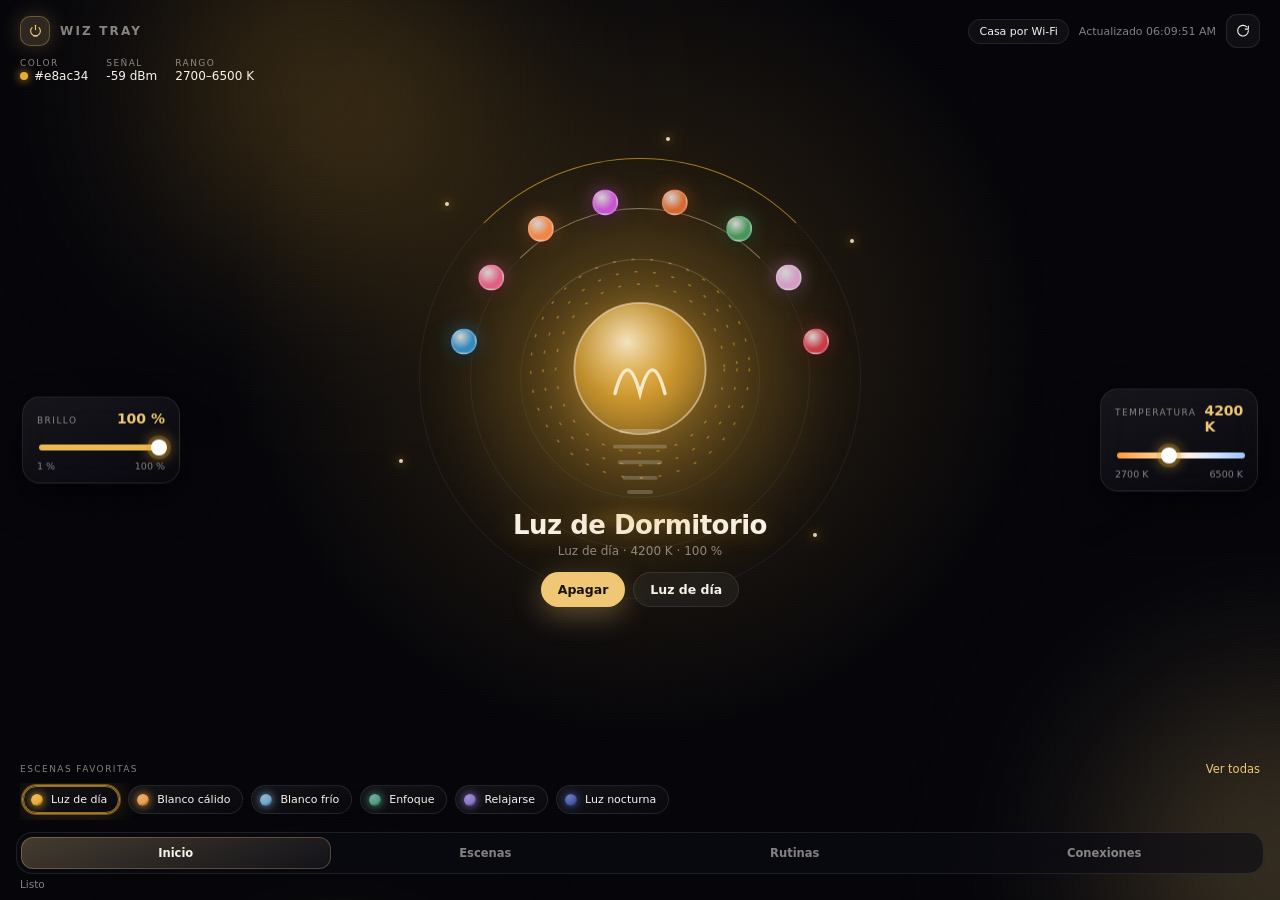
==== ui/index.html @ 63952b93 "feat(app): move the panel to Tauri v2 and redesign the UI - Replace the egui window with a Tauri v2 " ====
<!DOCTYPE html>
<html lang="es">
  <head>
    <meta charset="UTF-8" />
    <meta name="viewport" content="width=device-width, initial-scale=1.0" />
    <title>WiZ Tray</title>
    <link rel="stylesheet" href="app.css" />
  </head>
  <body>
    <div class="app" data-panel="home">
      <div class="atmos" aria-hidden="true">
        <span class="atmos__blob atmos__blob--a"></span>
        <span class="atmos__blob atmos__blob--b"></span>
        <span class="atmos__blob atmos__blob--c"></span>
        <span class="atmos__grain"></span>
      </div>

      <header class="topbar">
        <div class="brand">
          <span class="brand__mark" aria-hidden="true">
            <svg viewBox="0 0 24 24">
              <path d="M12 3.2v6.1" />
              <path d="M7.1 6.4a6.9 6.9 0 1 0 9.8 0" />
              <path d="M9.4 18.2h5.2" />
            </svg>
          </span>
          <span class="brand__name">WiZ Tray</span>
        </div>
        <div class="topbar__meta">
          <span class="chip" id="backendChip">Casa por Wi-Fi</span>
          <span class="stamp" id="stamp">Sin lectura</span>
          <button class="iconbtn" id="refreshBtn" title="Leer el foco otra vez" aria-label="Actualizar">
            <svg viewBox="0 0 24 24" aria-hidden="true">
              <path d="M20 11.5a8 8 0 1 1-2.4-5.7" />
              <path d="M20 4.5v4.6h-4.6" />
            </svg>
          </button>
        </div>
      </header>

      <main class="stage">
        <div class="hud home-only">
          <div class="hud__item">
            <span class="hud__label">Color</span>
            <span class="hud__value">
              <span class="dot" id="statColor"></span>
              <span class="num" id="statColorHex">—</span>
            </span>
          </div>
          <div class="hud__item">
            <span class="hud__label">Señal</span>
            <span class="hud__value num" id="statSignal">—</span>
          </div>
          <div class="hud__item">
            <span class="hud__label">Rango</span>
            <span class="hud__value num" id="statRange">—</span>
          </div>
        </div>

        <div class="core">
          <div class="lamp-shell">
            <div class="halo" aria-hidden="true">
              <span class="halo__glow"></span>
              <span class="halo__ring halo__ring--a"></span>
              <span class="halo__ring halo__ring--b"></span>
              <span class="halo__ring halo__ring--c"></span>
              <span class="halo__spark" style="--x: -42%; --y: -38%; --d: 0s"></span>
              <span class="halo__spark" style="--x: 46%; --y: -30%; --d: -1.7s"></span>
              <span class="halo__spark" style="--x: -52%; --y: 18%; --d: -3.1s"></span>
              <span class="halo__spark" style="--x: 38%; --y: 34%; --d: -4.6s"></span>
              <span class="halo__spark" style="--x: 6%; --y: -52%; --d: -2.4s"></span>
            </div>

            <div class="orbit home-only" id="colorRow" aria-label="Colores rápidos"></div>

            <button class="lamp" id="lampBtn" type="button" title="Encender o apagar" aria-label="Encender o apagar el foco">
              <svg class="bulb" viewBox="0 0 160 178" role="img" aria-label="Foco WiZ">
                <defs>
                  <radialGradient id="glassGrad" cx="40%" cy="30%" r="78%">
                    <stop class="glass-stop glass-stop--a" offset="0%" />
                    <stop class="glass-stop glass-stop--b" offset="55%" />
                    <stop class="glass-stop glass-stop--c" offset="100%" />
                  </radialGradient>
                  <radialGradient id="flashGrad" cx="50%" cy="50%" r="50%">
                    <stop offset="0%" stop-color="#ffffff" stop-opacity=".9" />
                    <stop offset="70%" stop-color="#ffffff" stop-opacity=".12" />
                    <stop offset="100%" stop-color="#ffffff" stop-opacity="0" />
                  </radialGradient>
                </defs>
                <g class="bulb__rings">
                  <circle class="bulb__ring" cx="80" cy="72" r="54" />
                  <circle class="bulb__ring bulb__ring--late" cx="80" cy="72" r="62" />
                  <circle class="bulb__ring bulb__ring--slow" cx="80" cy="72" r="70" />
                </g>
                <circle class="bulb__glass" cx="80" cy="72" r="42" fill="url(#glassGrad)" />
                <circle class="bulb__rim" cx="80" cy="72" r="42" />
                <path class="bulb__filament" d="M64 88 Q72 58 80 88 Q88 58 96 88" />
                <path class="bulb__spark" d="M64 88 Q72 58 80 88 Q88 58 96 88" />
                <circle class="bulb__flash" cx="80" cy="72" r="52" fill="url(#flashGrad)" />
                <path class="bulb__neck" d="M68 112 H92" />
                <g class="bulb__base">
                  <path d="M64 122 H96" />
                  <path d="M67 132 H93" />
                  <path d="M70 142 H90" />
                  <path d="M73 151 H87" />
                </g>
                <ellipse class="bulb__shadow" cx="80" cy="168" rx="32" ry="4" />
              </svg>
            </button>
          </div>

          <div class="identity home-only">
            <h1 class="device" id="deviceName">Mi foco</h1>
            <p class="state" id="sceneName">Sin conexión</p>
            <div class="identity__actions">
              <button class="btn btn--primary" id="powerBtn">Encender</button>
              <button class="btn btn--ghost" id="daylightBtn">Luz de día</button>
            </div>
          </div>
        </div>

        <aside class="pod pod--bright home-only">
          <div class="pod__head">
            <span class="pod__label">Brillo</span>
            <span class="pod__value num" id="brightnessValue">100 %</span>
          </div>
          <input id="brightness" class="slider" type="range" min="1" max="100" value="100" aria-label="Brillo" />
          <div class="scale"><span>1 %</span><span>100 %</span></div>
        </aside>

        <aside class="pod pod--temp home-only">
          <div class="pod__head">
            <span class="pod__label">Temperatura</span>
            <span class="pod__value num" id="temperatureValue">4000 K</span>
          </div>
          <input id="temperature" class="slider slider--temp" type="range" min="2200" max="6500" step="50" value="4000" aria-label="Temperatura de color" />
          <div class="scale"><span id="tempMin">2200 K</span><span id="tempMax">6500 K</span></div>
        </aside>

        <section class="strip home-only">
          <div class="strip__head">
            <span class="strip__label">Escenas favoritas</span>
            <button class="link" id="quickScenesBtn">Ver todas</button>
          </div>
          <div class="scenes scenes--strip" id="quickSceneGrid"></div>
        </section>
      </main>

      <div class="sheets" id="panels">
        <section class="panel" data-panel="scenes" role="tabpanel" aria-label="Escenas">
          <div class="panel__head">
            <h2 class="panel__title">Escenas del foco</h2>
            <button class="btn btn--quiet" id="allScenesBtn">Ver las 28 escenas</button>
          </div>
          <p class="note" id="scenesNote">Toca una escena para aplicarla al foco.</p>
          <div class="scenes" id="sceneGrid"></div>
        </section>

        <section class="panel" data-panel="routines" role="tabpanel" aria-label="Rutinas">
          <h2 class="panel__title">Rutinas</h2>
          <div class="card">
            <div class="card__head">
              <h3 class="card__title">Apagado automático</h3>
              <span class="chip" id="timerChip">Sin programar</span>
            </div>
            <div class="field field--inline">
              <label class="field__label" for="timerMinutes">Minutos</label>
              <input id="timerMinutes" class="input input--num" type="number" min="1" max="600" value="30" />
              <div class="presets" id="timerPresets">
                <button class="preset" data-minutes="15">15 min</button>
                <button class="preset" data-minutes="30">30 min</button>
                <button class="preset" data-minutes="60">1 hora</button>
                <button class="preset" data-minutes="120">2 horas</button>
              </div>
            </div>
            <div class="actions">
              <button class="btn btn--primary" id="timerStartBtn">Programar</button>
              <button class="btn btn--quiet" id="timerCancelBtn">Cancelar</button>
            </div>
          </div>

          <div class="card">
            <div class="card__head">
              <h3 class="card__title">Rutina diaria</h3>
              <label class="switch">
                <input id="routineEnabled" type="checkbox" aria-label="Activar la rutina diaria" />
                <span class="switch__track"><span class="switch__dot"></span></span>
              </label>
            </div>
            <div class="fields">
              <div class="field">
                <label class="field__label" for="routineTime">Hora local</label>
                <input id="routineTime" class="input" type="time" value="22:00" />
              </div>
              <div class="field">
                <label class="field__label" for="routineAction">Acción</label>
                <select id="routineAction" class="input">
                  <option value="off">Apagar</option>
                  <option value="on">Encender</option>
                  <option value="daylight">Encender con Luz de día</option>
                </select>
              </div>
            </div>
            <div class="actions">
              <button class="btn btn--primary" id="routineSaveBtn">Guardar rutina</button>
            </div>
            <p class="note note--foot" id="routineNote">Se aplica una vez al día, a la hora local de este equipo.</p>
          </div>
        </section>

        <section class="panel" data-panel="connections" role="tabpanel" aria-label="Conexiones">
          <h2 class="panel__title">Conexiones</h2>
          <div class="segmented" id="backendSwitch" role="group" aria-label="Origen de la conexión">
            <button class="segmented__btn is-active" data-backend="local">Casa por Wi-Fi</button>
            <button class="segmented__btn" data-backend="cloud">WiZ Cloud</button>
          </div>

          <div class="card">
            <div class="card__head">
              <h3 class="card__title">Control local</h3>
              <span class="chip chip--quiet" id="localState">Sin configurar</span>
            </div>
            <p class="note note--block">
              El archivo de exportación de la app WiZ se lee en este equipo y nunca sale de él.
            </p>
            <div class="field">
              <label class="field__label" for="localExport">Export de WiZ</label>
              <div class="field__row">
                <input id="localExport" class="input" type="text" placeholder="wiz-home.json" />
                <button class="btn" id="pickExportBtn">Elegir archivo</button>
              </div>
            </div>
            <div class="fields">
              <div class="field">
                <label class="field__label" for="localIp">IP del foco</label>
                <input id="localIp" class="input" type="text" placeholder="192.168.100.9" />
              </div>
              <div class="field">
                <label class="field__label" for="localMac">MAC</label>
                <input id="localMac" class="input" type="text" placeholder="a4:cf:e9:2b:71:08" />
              </div>
            </div>
            <div class="field">
              <label class="field__label" for="deviceNameInput">Nombre del foco</label>
              <div class="field__row">
                <input id="deviceNameInput" class="input" type="text" placeholder="Luz de Dormitorio" />
                <button class="btn btn--primary" id="saveLocalBtn">Guardar</button>
              </div>
            </div>
            <div class="actions actions--split">
              <span class="note" id="discoveryNote">Busca focos WiZ en tu red.</span>
              <button class="btn" id="discoverBtn">Buscar en mi red</button>
            </div>
            <ul class="found" id="foundList"></ul>
          </div>

          <div class="card">
            <div class="card__head">
              <h3 class="card__title">WiZ Cloud</h3>
              <span class="chip chip--quiet" id="cloudState">Sin credenciales</span>
            </div>
            <p class="note note--block">
              Las credenciales OAuth de la app WiZ no vienen de Google: son las de la propia app WiZ.
              Se guardan cifradas con DPAPI en tu perfil de Windows.
            </p>
            <div class="fields">
              <div class="field">
                <label class="field__label" for="googleClientId">Google client ID</label>
                <input id="googleClientId" class="input" type="text" placeholder="ID de cliente de Google" />
              </div>
              <div class="field">
                <label class="field__label" for="googleClientSecret">Google client secret</label>
                <input id="googleClientSecret" class="input" type="password" placeholder="Secreto de cliente de Google" />
              </div>
              <div class="field">
                <label class="field__label" for="wizClientId">WiZ client ID</label>
                <input id="wizClientId" class="input" type="text" placeholder="ID de cliente de la app WiZ" />
              </div>
              <div class="field">
                <label class="field__label" for="wizClientSecret">WiZ client secret</label>
                <input id="wizClientSecret" class="input" type="password" placeholder="Secreto de cliente de la app WiZ" />
              </div>
            </div>
            <div class="actions">
              <button class="btn btn--primary" id="saveOauthBtn">Guardar credenciales</button>
              <button class="btn btn--quiet" id="clearSessionBtn">Cerrar sesión</button>
            </div>
            <div class="fields">
              <div class="field">
                <label class="field__label" for="cloudDeviceId">device_id</label>
                <input id="cloudDeviceId" class="input" type="text" placeholder="device_id de WiZ Cloud" />
              </div>
              <div class="field">
                <label class="field__label" for="cloudHomeId">home_id</label>
                <input id="cloudHomeId" class="input" type="text" placeholder="home_id de WiZ Cloud" />
              </div>
              <div class="field">
                <label class="field__label" for="cloudMac">MAC</label>
                <input id="cloudMac" class="input" type="text" placeholder="a4:cf:e9:2b:71:08" />
              </div>
              <div class="field">
                <label class="field__label" for="cloudMin">K mínimo</label>
                <input id="cloudMin" class="input input--num" type="number" placeholder="2700" />
              </div>
              <div class="field">
                <label class="field__label" for="cloudMax">K máximo</label>
                <input id="cloudMax" class="input input--num" type="number" placeholder="6500" />
              </div>
            </div>
            <div class="actions actions--split">
              <button class="btn btn--primary" id="loginCloudBtn">Iniciar sesión con Google</button>
              <button class="btn" id="saveCloudBtn">Guardar foco</button>
            </div>
          </div>
        </section>
      </div>

      <nav class="tabs" id="tabs" role="tablist" aria-label="Secciones">
        <span class="tabs__pill" aria-hidden="true"></span>
        <button class="tab is-active" role="tab" data-tab="home" aria-selected="true">Inicio</button>
        <button class="tab" role="tab" data-tab="scenes" aria-selected="false">Escenas</button>
        <button class="tab" role="tab" data-tab="routines" aria-selected="false">Rutinas</button>
        <button class="tab" role="tab" data-tab="connections" aria-selected="false">Conexiones</button>
      </nav>

      <footer class="status" id="status">
        <span class="status__text" id="statusText">Listo</span>
        <span class="status__error" id="errorText"></span>
      </footer>
    </div>
    <script src="app.js"></script>
  </body>
</html>
---- ui/app.css ----
/* WiZ Tray — escenario central: el foco es la interfaz. */

@property --bulb {
  syntax: "<color>";
  inherits: true;
  initial-value: #f5b544;
}

@property --bulb-hi {
  syntax: "<color>";
  inherits: true;
  initial-value: #fff3d6;
}

@property --accent {
  syntax: "<color>";
  inherits: true;
  initial-value: #f5b544;
}

@property --power {
  syntax: "<number>";
  inherits: true;
  initial-value: 0;
}

:root {
  color-scheme: dark;
  --bg: #05050a;
  --ink: #f7f3ea;
  --muted: rgba(247, 243, 234, 0.52);
  --line: rgba(255, 255, 255, 0.09);
  --bulb: #f5b544;
  --bulb-hi: #fff3d6;
  --accent: #f5b544;
  --accent-ink: #17130a;
  --power: 0;
  --mx: 0;
  --my: 0;
  --v: 100;
  --lamp: clamp(180px, 33vh, 250px);
  --ease: cubic-bezier(0.22, 0.9, 0.28, 1);
  --spring: cubic-bezier(0.3, 1.4, 0.4, 1);
}

* {
  box-sizing: border-box;
}

html,
body {
  height: 100%;
  margin: 0;
}

body {
  background: var(--bg);
  color: var(--ink);
  font-family: "Segoe UI Variable Display", "Segoe UI", system-ui, -apple-system, sans-serif;
  overflow: hidden;
  -webkit-font-smoothing: antialiased;
}

button,
input,
select {
  font: inherit;
  color: inherit;
}

:focus-visible {
  outline: 2px solid var(--accent);
  outline-offset: 2px;
}

.num {
  font-variant-numeric: tabular-nums;
}

.app {
  position: relative;
  isolation: isolate;
  display: grid;
  grid-template-rows: auto minmax(0, 1fr) auto auto;
  height: 100vh;
  overflow: hidden;
}

/* ---------- atmósfera ---------- */

.atmos {
  position: absolute;
  inset: -12%;
  z-index: 0;
  overflow: hidden;
  pointer-events: none;
}

.atmos::after {
  content: "";
  position: absolute;
  inset: 0;
  background: radial-gradient(
    52vmax circle at calc(50% + var(--mx) * 18%) calc(40% + var(--my) * 16%),
    var(--bulb),
    transparent 62%
  );
  opacity: calc(0.05 + var(--power) * 0.14);
  transition: opacity 0.9s var(--ease);
}

.atmos__blob {
  position: absolute;
  width: 44vmax;
  height: 44vmax;
  border-radius: 50%;
  background: radial-gradient(circle, var(--bulb), transparent 62%);
  filter: blur(72px);
  mix-blend-mode: screen;
  opacity: calc(0.07 + var(--power) * 0.22);
  transition: opacity 0.9s var(--ease);
}

.atmos__blob--a {
  left: calc(30% + var(--mx) * 6%);
  top: 18%;
  transform: translate(-50%, -50%);
  animation: drift 24s ease-in-out infinite alternate;
}

.atmos__blob--b {
  right: -8%;
  bottom: -12%;
  background: radial-gradient(circle, var(--accent), transparent 64%);
  animation: drift 31s ease-in-out infinite alternate-reverse;
}

.atmos__blob--c {
  left: 18%;
  bottom: -26%;
  width: 32vmax;
  height: 32vmax;
  opacity: calc(0.04 + var(--power) * 0.12);
  animation: drift 19s ease-in-out infinite alternate;
}

.atmos__grain {
  position: absolute;
  inset: 0;
  background-image: radial-gradient(rgba(255, 255, 255, 0.055) 1px, transparent 1px);
  background-size: 3px 3px;
  opacity: 0.3;
}

/* ---------- barra superior ---------- */

.topbar {
  position: relative;
  z-index: 5;
  display: flex;
  align-items: center;
  justify-content: space-between;
  gap: 12px;
  padding: 14px 20px 6px;
}

.brand {
  display: flex;
  align-items: center;
  gap: 10px;
  min-width: 0;
}

.brand__mark {
  display: grid;
  place-items: center;
  width: 30px;
  height: 30px;
  border-radius: 10px;
  border: 1px solid color-mix(in srgb, var(--accent) 30%, transparent);
  background: color-mix(in srgb, var(--accent) 14%, rgba(255, 255, 255, 0.03));
  box-shadow: 0 0 22px color-mix(in srgb, var(--accent) 24%, transparent);
  color: var(--accent);
  transition: border-color 0.6s, background 0.6s, box-shadow 0.6s;
}

.brand__mark svg {
  width: 17px;
  height: 17px;
  fill: none;
  stroke: currentColor;
  stroke-width: 1.6;
  stroke-linecap: round;
}

.brand__name {
  font-size: 12px;
  font-weight: 600;
  letter-spacing: 0.18em;
  text-transform: uppercase;
  color: var(--muted);
}

.topbar__meta {
  display: flex;
  align-items: center;
  gap: 10px;
  min-width: 0;
}

.stamp {
  font-size: 11px;
  color: var(--muted);
  font-variant-numeric: tabular-nums;
  white-space: nowrap;
}

.chip {
  padding: 5px 10px;
  border-radius: 999px;
  border: 1px solid var(--line);
  background: rgba(255, 255, 255, 0.04);
  font-size: 11px;
  white-space: nowrap;
  transition: border-color 0.3s, background 0.3s;
}

.chip--quiet {
  color: var(--muted);
}

.chip--live {
  border-color: color-mix(in srgb, var(--accent) 55%, transparent);
  color: var(--accent);
  animation: blink 2.4s ease-in-out infinite;
}

.iconbtn {
  display: grid;
  place-items: center;
  width: 34px;
  height: 34px;
  flex: 0 0 auto;
  border-radius: 11px;
  border: 1px solid var(--line);
  background: rgba(255, 255, 255, 0.04);
  color: var(--ink);
  cursor: pointer;
  transition: transform 0.2s var(--spring), background 0.2s, border-color 0.2s;
}

.iconbtn svg {
  width: 16px;
  height: 16px;
  fill: none;
  stroke: currentColor;
  stroke-width: 1.7;
  stroke-linecap: round;
  stroke-linejoin: round;
  transition: transform 0.6s var(--ease);
}

.iconbtn:hover {
  background: rgba(255, 255, 255, 0.09);
  border-color: color-mix(in srgb, var(--accent) 40%, transparent);
}

.iconbtn:hover svg {
  transform: rotate(140deg);
}

.iconbtn:active {
  transform: scale(0.94);
}

/* ---------- escenario ---------- */

.stage {
  position: relative;
  z-index: 1;
  display: grid;
  grid-template-rows: minmax(0, 1fr) auto;
  min-height: 0;
}

.core {
  position: relative;
  align-self: center;
  justify-self: center;
  display: flex;
  flex-direction: column;
  align-items: center;
  transform: translateY(22px);
  transform-origin: 50% 0;
  transition: transform 0.55s var(--spring);
}

.app:not([data-panel="home"]) .core {
  transform: translateY(-26px) scale(0.5);
}

.home-only {
  transition: opacity 0.35s var(--ease), visibility 0s linear;
}

.app:not([data-panel="home"]) .home-only {
  visibility: hidden;
  opacity: 0;
  pointer-events: none;
  transition: opacity 0.35s var(--ease), visibility 0s linear 0.35s;
}

.hud {
  position: absolute;
  top: 4px;
  left: 20px;
  z-index: 2;
  display: flex;
  gap: 18px;
}

.hud__item {
  display: grid;
  gap: 1px;
}

.hud__label {
  font-size: 9px;
  letter-spacing: 0.16em;
  text-transform: uppercase;
  color: var(--muted);
}

.hud__value {
  display: flex;
  align-items: center;
  gap: 6px;
  font-size: 12px;
  font-variant-numeric: tabular-nums;
}

.dot {
  width: 8px;
  height: 8px;
  border-radius: 50%;
  background: var(--bulb);
  box-shadow: 0 0 10px var(--bulb);
  transition: background 0.6s;
}

/* ---------- lámpara ---------- */

.lamp-shell {
  position: relative;
  display: grid;
  place-items: center;
  width: var(--lamp);
  height: var(--lamp);
}

.halo {
  position: absolute;
  inset: -42%;
  display: grid;
  place-items: center;
  pointer-events: none;
}

.halo__glow {
  position: absolute;
  inset: 5%;
  border-radius: 50%;
  background: radial-gradient(
    circle,
    color-mix(in srgb, var(--bulb) 62%, transparent) 0%,
    color-mix(in srgb, var(--bulb) 18%, transparent) 44%,
    transparent 70%
  );
  filter: blur(18px);
  opacity: calc(0.16 + var(--power) * 0.62);
  transition: opacity 0.9s var(--ease);
  animation: breathe 6s ease-in-out infinite;
}

.halo__ring {
  position: absolute;
  border-radius: 50%;
  border: 1px solid rgba(255, 255, 255, 0.055);
  border-top-color: color-mix(in srgb, var(--bulb) 65%, transparent);
  opacity: calc(0.3 + var(--power) * 0.7);
  animation: spin 16s linear infinite;
  transition: opacity 0.9s;
}

.halo__ring--a {
  inset: 2%;
}

.halo__ring--b {
  inset: 13%;
  border-top-color: color-mix(in srgb, var(--bulb-hi) 45%, transparent);
  animation-duration: 25s;
  animation-direction: reverse;
}

.halo__ring--c {
  inset: 24%;
  border-top-color: rgba(255, 255, 255, 0.16);
  animation-duration: 34s;
}

.halo__spark {
  position: absolute;
  left: calc(50% + var(--x));
  top: calc(50% + var(--y));
  width: 4px;
  height: 4px;
  border-radius: 50%;
  background: var(--bulb-hi);
  box-shadow: 0 0 10px var(--bulb), 0 0 22px var(--bulb);
  opacity: calc(0.2 + var(--power) * 0.7);
  transform: translate(-50%, -50%);
  animation: float 5.5s ease-in-out infinite;
  animation-delay: var(--d);
}

.lamp {
  position: relative;
  z-index: 2;
  width: 100%;
  height: 100%;
  padding: 0;
  border: 0;
  background: none;
  cursor: pointer;
  transform: perspective(900px) rotateY(calc(var(--mx) * 9deg)) rotateX(calc(var(--my) * -7deg));
  transition: transform 0.18s ease-out, filter 0.4s;
  filter: drop-shadow(0 calc(10px * var(--power)) calc(24px * var(--power))
    color-mix(in srgb, var(--bulb) 50%, transparent));
}

.lamp:hover {
  filter: drop-shadow(0 calc(12px * var(--power)) calc(34px * var(--power))
    color-mix(in srgb, var(--bulb) 65%, transparent)) brightness(1.06);
}

.lamp:active {
  transform: perspective(900px) scale(0.955);
}

.bulb {
  width: 100%;
  height: 100%;
  overflow: visible;
}

.bulb__rings {
  opacity: calc(0.14 + var(--power) * 0.8);
  transition: opacity 0.8s;
}

.bulb__ring {
  fill: none;
  stroke: color-mix(in srgb, var(--bulb) 48%, transparent);
  stroke-width: 1;
  stroke-dasharray: 2 10;
  transform-box: fill-box;
  transform-origin: center;
  animation: spin 20s linear infinite;
}

.bulb__ring--late {
  animation-duration: 30s;
  animation-direction: reverse;
}

.bulb__ring--slow {
  animation-duration: 44s;
}

.glass-stop--a {
  stop-color: var(--bulb-hi);
  stop-opacity: 0.95;
}

.glass-stop--b {
  stop-color: var(--bulb);
  stop-opacity: 0.6;
}

.glass-stop--c {
  stop-color: var(--bulb);
  stop-opacity: 0.15;
}

.bulb__glass {
  opacity: calc(0.18 + var(--power) * 0.82);
  transition: opacity 0.8s;
}

.bulb__rim {
  fill: none;
  stroke: color-mix(in srgb, var(--bulb-hi) 55%, transparent);
  stroke-width: 1.2;
  opacity: calc(0.2 + var(--power) * 0.8);
  transition: opacity 0.8s;
}

.bulb__filament {
  fill: none;
  stroke: var(--bulb-hi);
  stroke-width: 2.2;
  stroke-linecap: round;
  opacity: calc(0.3 + var(--power) * 0.7);
  filter: drop-shadow(0 0 6px var(--bulb));
  transition: opacity 0.8s;
}

.bulb__spark {
  fill: none;
  stroke: var(--bulb-hi);
  stroke-width: 5;
  stroke-linecap: round;
  opacity: 0;
  filter: blur(4px);
}

.bulb.is-animated .bulb__spark {
  animation: spark 2.4s ease-in-out infinite;
}

.bulb__flash {
  opacity: 0;
}

.bulb.is-flash .bulb__flash {
  animation: flash 0.85s ease-out;
}

.bulb__neck {
  stroke: rgba(255, 255, 255, 0.24);
  stroke-width: 2.5;
  stroke-linecap: round;
}

.bulb__base path {
  stroke: rgba(255, 255, 255, 0.2);
  stroke-width: 2.5;
  stroke-linecap: round;
}

.bulb__shadow {
  fill: color-mix(in srgb, var(--bulb) 22%, transparent);
  filter: blur(4px);
  opacity: calc(0.25 + var(--power) * 0.5);
}

/* ---------- colores en órbita ---------- */

.orbit {
  position: absolute;
  inset: 0;
  z-index: 3;
  pointer-events: none;
  --orbit: calc(var(--lamp) * 0.72);
}

.swatch {
  position: absolute;
  left: 50%;
  top: 50%;
  width: 26px;
  height: 26px;
  margin: -13px 0 0 -13px;
  padding: 0;
  border: 2px solid rgba(255, 255, 255, 0.16);
  border-radius: 50%;
  background: radial-gradient(circle at 35% 28%, rgba(255, 255, 255, 0.8), var(--dot) 58%);
  box-shadow: 0 4px 14px rgba(0, 0, 0, 0.5),
    0 0 18px color-mix(in srgb, var(--dot) 55%, transparent);
  transform: rotate(var(--angle)) translateY(calc(-1 * var(--orbit)))
    rotate(calc(-1 * var(--angle)));
  pointer-events: auto;
  cursor: pointer;
  animation: swatch-in 0.5s var(--spring) backwards;
  animation-delay: calc(var(--i) * 45ms);
  transition: box-shadow 0.25s, border-color 0.25s, scale 0.25s var(--spring);
}

.swatch:hover {
  border-color: #fff;
  scale: 1.35;
  box-shadow: 0 6px 18px rgba(0, 0, 0, 0.5),
    0 0 30px color-mix(in srgb, var(--dot) 80%, transparent);
}

.swatch:active {
  scale: 1.1;
}

/* ---------- identidad ---------- */

.identity {
  display: grid;
  justify-items: center;
  gap: 4px;
  margin-top: 6px;
  text-align: center;
}

.device {
  margin: 0;
  font-size: clamp(20px, 2.6vw, 26px);
  font-weight: 600;
  letter-spacing: -0.02em;
  text-shadow: 0 2px 24px color-mix(in srgb, var(--bulb) 30%, transparent);
}

.state {
  margin: 0;
  max-width: 300px;
  font-size: 12px;
  color: var(--muted);
  font-variant-numeric: tabular-nums;
}

.identity__actions {
  display: flex;
  gap: 8px;
  margin-top: 10px;
}

/* ---------- botones ---------- */

.btn {
  padding: 9px 16px;
  border: 1px solid var(--line);
  border-radius: 999px;
  background: rgba(255, 255, 255, 0.05);
  color: var(--ink);
  font-size: 12.5px;
  font-weight: 600;
  cursor: pointer;
  backdrop-filter: blur(10px);
  transition: transform 0.18s var(--spring), background 0.2s, border-color 0.2s,
    box-shadow 0.3s;
}

.btn:hover {
  transform: translateY(-1px);
  background: rgba(255, 255, 255, 0.09);
  border-color: rgba(255, 255, 255, 0.18);
}

.btn:active {
  transform: scale(0.97);
}

.btn--primary {
  border-color: transparent;
  background: var(--accent);
  color: var(--accent-ink);
  box-shadow: 0 8px 28px color-mix(in srgb, var(--accent) 35%, transparent);
}

.btn--primary:hover {
  background: var(--accent);
  filter: brightness(1.08);
}

.btn--quiet {
  padding: 8px 12px;
  border-color: transparent;
  background: transparent;
  color: var(--muted);
}

.btn--quiet:hover {
  background: rgba(255, 255, 255, 0.06);
  color: var(--ink);
}

.btn:disabled {
  opacity: 0.4;
  cursor: not-allowed;
  transform: none;
}

.link {
  padding: 0;
  border: 0;
  background: none;
  color: var(--accent);
  font-size: 11.5px;
  cursor: pointer;
}

.link:hover {
  text-decoration: underline;
}

/* ---------- diales flotantes ---------- */

.pod {
  position: absolute;
  top: 50%;
  width: 158px;
  padding: 13px 14px 11px;
  border: 1px solid var(--line);
  border-radius: 18px;
  background: linear-gradient(160deg, rgba(255, 255, 255, 0.07), rgba(255, 255, 255, 0.015));
  box-shadow: 0 18px 40px rgba(0, 0, 0, 0.35);
  backdrop-filter: blur(18px) saturate(1.2);
  transform: translateY(-50%);
}

.pod--bright {
  left: 22px;
}

.pod--temp {
  right: 22px;
}

.pod__head {
  display: flex;
  align-items: baseline;
  justify-content: space-between;
  gap: 8px;
  margin-bottom: 9px;
}

.pod__label {
  font-size: 9px;
  letter-spacing: 0.16em;
  text-transform: uppercase;
  color: var(--muted);
}

.pod__value {
  font-size: 14px;
  font-weight: 600;
  color: var(--accent);
  transition: color 0.5s;
}

.slider {
  -webkit-appearance: none;
  appearance: none;
  width: 100%;
  height: 6px;
  border-radius: 999px;
  background: linear-gradient(
    90deg,
    color-mix(in srgb, var(--bulb) 85%, #fff) calc(var(--v) * 1%),
    rgba(255, 255, 255, 0.12) calc(var(--v) * 1%)
  );
  outline: none;
  cursor: pointer;
}

.slider::-webkit-slider-thumb {
  -webkit-appearance: none;
  width: 16px;
  height: 16px;
  border: 0;
  border-radius: 50%;
  background: #fff;
  box-shadow: 0 0 0 4px color-mix(in srgb, var(--bulb) 25%, transparent),
    0 0 16px var(--bulb);
  cursor: pointer;
  transition: scale 0.15s var(--spring), box-shadow 0.2s;
}

.slider:active::-webkit-slider-thumb {
  scale: 1.2;
}

.slider--temp {
  background: linear-gradient(90deg, #ff9b3d, #ffd9a8 38%, #fff6ea 55%, #cfe2ff 78%, #9ec2ff);
}

.scale {
  display: flex;
  justify-content: space-between;
  margin-top: 6px;
  font-size: 9.5px;
  color: var(--muted);
  font-variant-numeric: tabular-nums;
}

/* ---------- escenas frecuentes ---------- */

.strip {
  position: relative;
  z-index: 2;
  margin: 0 20px 6px;
}

.strip__head {
  display: flex;
  align-items: center;
  justify-content: space-between;
  margin-bottom: 7px;
}

.strip__label {
  font-size: 9px;
  letter-spacing: 0.16em;
  text-transform: uppercase;
  color: var(--muted);
}

.scenes {
  display: grid;
  grid-template-columns: repeat(auto-fill, minmax(118px, 1fr));
  gap: 10px;
}

.scenes--strip {
  display: flex;
  gap: 8px;
  overflow-x: auto;
  padding: 2px 2px 6px;
  scrollbar-width: none;
}

.scenes--strip::-webkit-scrollbar {
  display: none;
}

.scene {
  position: relative;
  display: flex;
  flex-direction: column;
  align-items: flex-start;
  gap: 10px;
  padding: 10px;
  overflow: hidden;
  border: 1px solid var(--line);
  border-radius: 16px;
  background: linear-gradient(160deg, rgba(255, 255, 255, 0.06), rgba(255, 255, 255, 0.015));
  color: var(--ink);
  text-align: left;
  cursor: pointer;
  transition: transform 0.22s var(--spring), border-color 0.2s, box-shadow 0.3s;
}

.scene:hover {
  transform: translateY(-3px);
  border-color: color-mix(in srgb, var(--dot) 55%, transparent);
  box-shadow: 0 14px 30px rgba(0, 0, 0, 0.4),
    0 0 24px color-mix(in srgb, var(--dot) 22%, transparent);
}

.scene:active {
  transform: scale(0.97);
}

.scene__block {
  width: 100%;
  aspect-ratio: 1.7;
  border-radius: 11px;
  background: radial-gradient(
    circle at 32% 24%,
    color-mix(in srgb, var(--dot) 80%, #fff),
    var(--dot) 55%,
    color-mix(in srgb, var(--dot) 30%, #000)
  );
  box-shadow: inset 0 0 22px rgba(0, 0, 0, 0.25);
  transition: transform 0.3s var(--ease);
}

.scene:hover .scene__block {
  transform: scale(1.04);
}

.scene__name {
  display: flex;
  align-items: center;
  gap: 6px;
  font-size: 11.5px;
}

.scene__live {
  width: 6px;
  height: 6px;
  flex: 0 0 auto;
  border-radius: 50%;
  background: var(--dot);
  box-shadow: 0 0 8px var(--dot);
  animation: blink 1.8s ease-in-out infinite;
}

.scene.is-current {
  border-color: color-mix(in srgb, var(--dot) 70%, transparent);
  box-shadow: 0 0 0 1px color-mix(in srgb, var(--dot) 40%, transparent),
    0 0 26px color-mix(in srgb, var(--dot) 25%, transparent);
}

.scene.is-current::after {
  content: "";
  position: absolute;
  inset: 0;
  border: 1px solid color-mix(in srgb, var(--dot) 60%, transparent);
  border-radius: inherit;
  pointer-events: none;
  animation: pulse-ring 2.6s ease-out infinite;
}

.scenes--strip .scene {
  flex: 0 0 auto;
  flex-direction: row;
  align-items: center;
  gap: 8px;
  padding: 7px 12px 7px 8px;
  border-radius: 999px;
}

.scenes--strip .scene__block {
  width: 12px;
  height: 12px;
  aspect-ratio: auto;
  border-radius: 50%;
  box-shadow: 0 0 10px var(--dot);
}

.scenes--strip .scene__name {
  font-size: 11px;
  white-space: nowrap;
}

/* ---------- hojas ---------- */

.sheets {
  position: absolute;
  left: 14px;
  right: 14px;
  bottom: 92px;
  z-index: 8;
  display: grid;
  justify-items: center;
  pointer-events: none;
}

.panel {
  display: none;
  flex-direction: column;
  gap: 12px;
  width: min(680px, 100%);
  max-height: min(58vh, 460px);
  overflow-y: auto;
  padding: 18px;
  border: 1px solid rgba(255, 255, 255, 0.1);
  border-radius: 22px;
  background: linear-gradient(170deg, rgba(22, 22, 34, 0.9), rgba(10, 10, 18, 0.94));
  box-shadow: 0 30px 80px rgba(0, 0, 0, 0.65), inset 0 1px 0 rgba(255, 255, 255, 0.06);
  backdrop-filter: blur(26px) saturate(1.3);
  pointer-events: auto;
  scrollbar-width: thin;
}

.panel::-webkit-scrollbar {
  width: 8px;
}

.panel::-webkit-scrollbar-thumb {
  border-radius: 99px;
  background: rgba(255, 255, 255, 0.12);
}

.panel.is-active {
  display: flex;
  animation: sheet-in 0.45s var(--spring);
}

.panel__head {
  display: flex;
  align-items: center;
  justify-content: space-between;
  gap: 12px;
}

.panel__title {
  margin: 0;
  font-size: 15px;
  font-weight: 600;
  letter-spacing: -0.01em;
}

/* ---------- tarjetas y formularios ---------- */

.card {
  display: flex;
  flex-direction: column;
  gap: 12px;
  padding: 14px;
  border: 1px solid var(--line);
  border-radius: 16px;
  background: rgba(255, 255, 255, 0.035);
}

.card__head {
  display: flex;
  align-items: center;
  justify-content: space-between;
  gap: 10px;
}

.card__title {
  margin: 0;
  font-size: 13px;
  font-weight: 600;
}

.note {
  margin: 0;
  font-size: 11px;
  line-height: 1.5;
  color: var(--muted);
}

.note--block {
  padding: 10px 12px;
  border-left: 2px solid color-mix(in srgb, var(--accent) 45%, transparent);
  border-radius: 0 10px 10px 0;
  background: rgba(255, 255, 255, 0.03);
}

.note--foot {
  font-size: 10.5px;
}

.fields {
  display: grid;
  grid-template-columns: 1fr 1fr;
  gap: 10px;
}

.field {
  display: flex;
  flex-direction: column;
  gap: 6px;
  min-width: 0;
}

.field--inline {
  flex-direction: row;
  align-items: center;
  flex-wrap: wrap;
}

.field__label {
  font-size: 10px;
  letter-spacing: 0.12em;
  text-transform: uppercase;
  color: var(--muted);
}

.field__row {
  display: flex;
  gap: 8px;
}

.field__row .input {
  flex: 1;
  min-width: 0;
}

.input {
  width: 100%;
  padding: 10px 12px;
  border: 1px solid var(--line);
  border-radius: 11px;
  background: rgba(0, 0, 0, 0.25);
  color: var(--ink);
  font-size: 12.5px;
  transition: border-color 0.2s, box-shadow 0.2s;
}

.input:focus {
  outline: none;
  border-color: color-mix(in srgb, var(--accent) 55%, transparent);
  box-shadow: 0 0 0 3px color-mix(in srgb, var(--accent) 16%, transparent);
}

.input--num {
  width: 90px;
}

.actions {
  display: flex;
  flex-wrap: wrap;
  gap: 8px;
}

.actions--split {
  align-items: center;
  justify-content: space-between;
}

.presets {
  display: flex;
  flex-wrap: wrap;
  gap: 6px;
}

.preset {
  padding: 6px 10px;
  border: 1px solid var(--line);
  border-radius: 999px;
  background: transparent;
  color: var(--muted);
  font-size: 11px;
  cursor: pointer;
  transition: color 0.2s, border-color 0.2s;
}

.preset:hover {
  border-color: color-mix(in srgb, var(--accent) 40%, transparent);
  color: var(--ink);
}

.switch {
  position: relative;
  display: inline-flex;
  cursor: pointer;
}

.switch input {
  position: absolute;
  opacity: 0;
  pointer-events: none;
}

.switch__track {
  position: relative;
  display: block;
  width: 42px;
  height: 24px;
  border-radius: 999px;
  background: rgba(255, 255, 255, 0.12);
  transition: background 0.3s;
}

.switch__dot {
  position: absolute;
  top: 3px;
  left: 3px;
  width: 18px;
  height: 18px;
  border-radius: 50%;
  background: #fff;
  transition: transform 0.3s var(--spring);
}

.switch input:checked + .switch__track {
  background: var(--accent);
}

.switch input:checked + .switch__track .switch__dot {
  transform: translateX(18px);
}

.switch input:focus-visible + .switch__track {
  outline: 2px solid var(--accent);
  outline-offset: 2px;
}

.segmented {
  display: grid;
  grid-template-columns: 1fr 1fr;
  gap: 4px;
  padding: 4px;
  border: 1px solid var(--line);
  border-radius: 14px;
  background: rgba(255, 255, 255, 0.05);
}

.segmented__btn {
  padding: 9px;
  border: 0;
  border-radius: 10px;
  background: transparent;
  color: var(--muted);
  font-size: 12px;
  font-weight: 600;
  cursor: pointer;
  transition: background 0.25s, color 0.25s, box-shadow 0.25s;
}

.segmented__btn.is-active {
  background: color-mix(in srgb, var(--accent) 18%, rgba(255, 255, 255, 0.06));
  box-shadow: inset 0 0 0 1px color-mix(in srgb, var(--accent) 30%, transparent);
  color: var(--ink);
}

.found {
  display: grid;
  gap: 6px;
  margin: 0;
  padding: 0;
  list-style: none;
}

.found li {
  display: flex;
  align-items: center;
  justify-content: space-between;
  gap: 8px;
  padding: 8px 10px;
  border-radius: 10px;
  background: rgba(255, 255, 255, 0.04);
  font-size: 11.5px;
}

.found button {
  padding: 5px 9px;
  border: 1px solid var(--line);
  border-radius: 999px;
  background: transparent;
  color: var(--accent);
  font-size: 11px;
  cursor: pointer;
}

/* ---------- pestañas ---------- */

.tabs {
  position: relative;
  z-index: 9;
  display: grid;
  grid-template-columns: repeat(4, 1fr);
  margin: 6px 16px 4px;
  padding: 4px;
  border: 1px solid var(--line);
  border-radius: 16px;
  background: rgba(12, 12, 20, 0.62);
  backdrop-filter: blur(20px);
  --tab-index: 0;
}

.tabs__pill {
  position: absolute;
  top: 4px;
  bottom: 4px;
  left: 4px;
  width: calc((100% - 8px) / 4);
  border-radius: 12px;
  background: linear-gradient(
    160deg,
    color-mix(in srgb, var(--accent) 22%, rgba(255, 255, 255, 0.05)),
    rgba(255, 255, 255, 0.04)
  );
  box-shadow: inset 0 0 0 1px color-mix(in srgb, var(--accent) 28%, transparent);
  transform: translateX(calc(var(--tab-index) * 100%));
  transition: transform 0.4s var(--spring), background 0.5s, box-shadow 0.5s;
}

.tab {
  position: relative;
  z-index: 1;
  padding: 9px 6px;
  border: 0;
  border-radius: 12px;
  background: transparent;
  color: var(--muted);
  font-size: 11.5px;
  font-weight: 600;
  cursor: pointer;
  transition: color 0.25s;
}

.tab:hover {
  color: var(--ink);
}

.tab.is-active {
  color: var(--ink);
}

/* ---------- estado ---------- */

.status {
  position: relative;
  z-index: 9;
  display: flex;
  align-items: center;
  gap: 10px;
  min-height: 20px;
  padding: 0 20px 10px;
  font-size: 10.5px;
  color: var(--muted);
}

.status__text {
  white-space: nowrap;
}

.status__error {
  overflow: hidden;
  color: #ff8f8f;
  text-overflow: ellipsis;
  white-space: nowrap;
}

body.is-busy .brand__mark {
  animation: blink 1.2s ease-in-out infinite;
}

/* ---------- movimiento ---------- */

@keyframes spin {
  to {
    transform: rotate(360deg);
  }
}

@keyframes breathe {
  50% {
    scale: 1.07;
  }
}

@keyframes drift {
  from {
    translate: -3% -2%;
  }
  to {
    translate: 4% 5%;
  }
}

@keyframes float {
  50% {
    translate: 0 -10px;
  }
}

@keyframes flash {
  0% {
    opacity: 0.85;
  }
  100% {
    opacity: 0;
  }
}

@keyframes spark {
  0%,
  100% {
    opacity: 0;
  }
  50% {
    opacity: 0.55;
  }
}

@keyframes blink {
  50% {
    opacity: 0.4;
  }
}

@keyframes swatch-in {
  from {
    opacity: 0;
    scale: 0.4;
  }
}

@keyframes sheet-in {
  from {
    opacity: 0;
    transform: translateY(26px) scale(0.97);
  }
}

@keyframes pulse-ring {
  0% {
    opacity: 0.8;
    transform: scale(1);
  }
  100% {
    opacity: 0;
    transform: scale(1.05);
  }
}

/* ---------- adaptación ---------- */

@media (max-width: 620px) {
  :root {
    --lamp: clamp(150px, 28vh, 190px);
  }

  .stamp {
    display: none;
  }

  .hud {
    left: 16px;
    gap: 12px;
  }

  .core {
    transform: none;
  }

  .strip {
    display: none;
  }

  .pod {
    top: auto;
    bottom: 10px;
    width: calc(50% - 18px);
    padding: 10px 12px;
    transform: none;
  }

  .pod--bright {
    left: 12px;
  }

  .pod--temp {
    right: 12px;
  }

  .identity__actions {
    margin-top: 6px;
  }

  .sheets {
    left: 8px;
    right: 8px;
  }

  .fields {
    grid-template-columns: 1fr;
  }
}

@media (max-height: 620px) {
  :root {
    --lamp: 140px;
  }

  .hud,
  .strip {
    display: none;
  }

  .core {
    transform: none;
  }

  .identity {
    gap: 2px;
    margin-top: 2px;
  }

  .device {
    font-size: 17px;
  }

  .identity__actions {
    margin-top: 4px;
  }

  .pod {
    bottom: 6px;
    padding: 9px 11px;
  }

  .pod__head {
    margin-bottom: 5px;
  }
}

@media (max-width: 620px) and (max-height: 520px) {
  :root {
    --lamp: 112px;
  }

  .core {
    align-self: start;
    margin-top: 40px;
  }
}

@media (prefers-reduced-motion: reduce) {
  *,
  *::before,
  *::after {
    animation-duration: 0.01ms !important;
    animation-iteration-count: 1 !important;
    transition-duration: 0.01ms !important;
  }
}
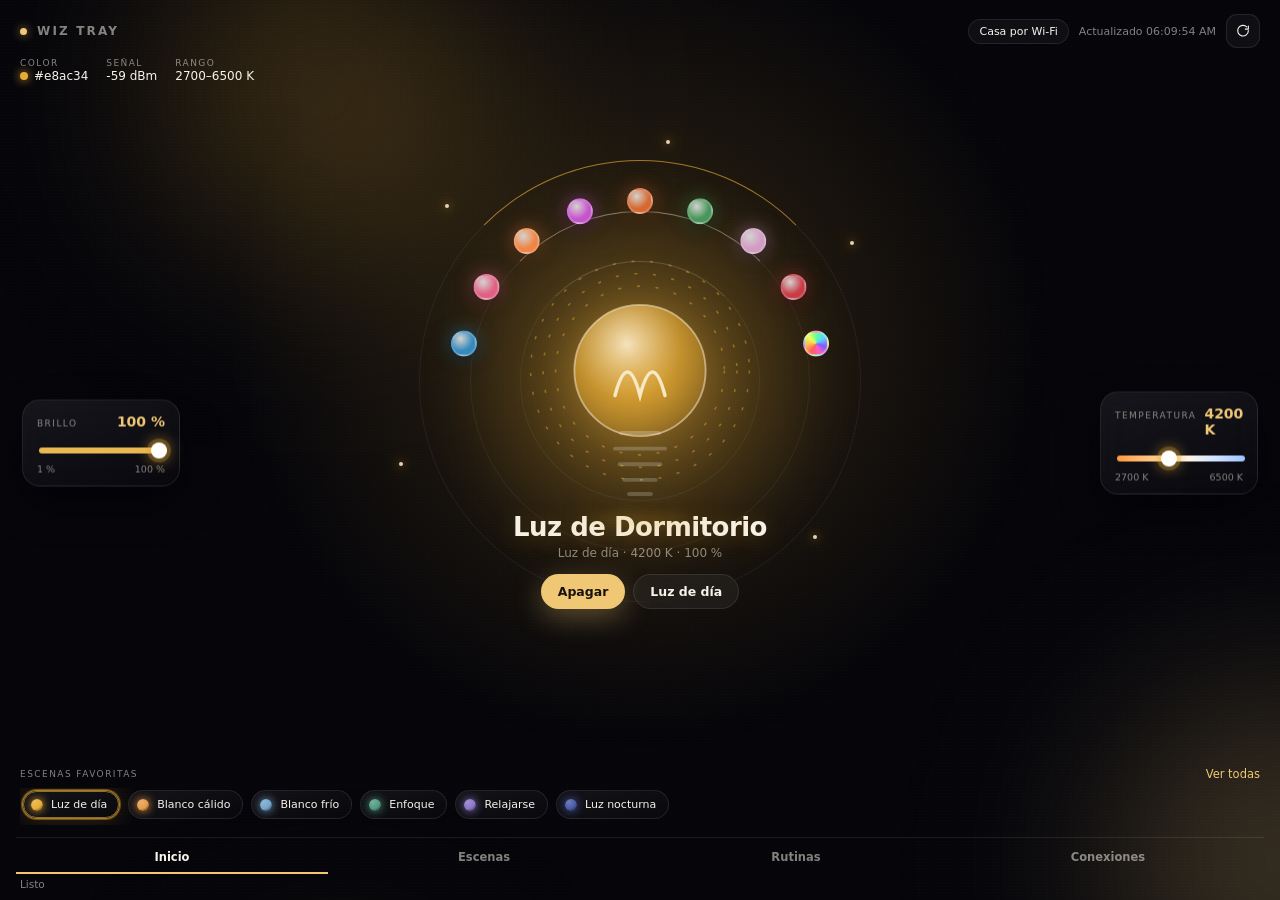
==== commit 72ad6fce: "fix(ui): keep orbit colors in place and restore the full color picker Scaling the swatch outside the" ====
--- a/ui/index.html
+++ b/ui/index.html
@@ -17,13 +17,7 @@
 
       <header class="topbar">
         <div class="brand">
-          <span class="brand__mark" aria-hidden="true">
-            <svg viewBox="0 0 24 24">
-              <path d="M12 3.2v6.1" />
-              <path d="M7.1 6.4a6.9 6.9 0 1 0 9.8 0" />
-              <path d="M9.4 18.2h5.2" />
-            </svg>
-          </span>
+          <span class="brand__mark" aria-hidden="true"></span>
           <span class="brand__name">WiZ Tray</span>
         </div>
         <div class="topbar__meta">
--- a/ui/app.css
+++ b/ui/app.css
@@ -171,26 +171,14 @@
   min-width: 0;
 }
 
+/* Un LED, no un botón: el encendido vive en el foquito y en su botón. */
 .brand__mark {
-  display: grid;
-  place-items: center;
-  width: 30px;
-  height: 30px;
-  border-radius: 10px;
-  border: 1px solid color-mix(in srgb, var(--accent) 30%, transparent);
-  background: color-mix(in srgb, var(--accent) 14%, rgba(255, 255, 255, 0.03));
-  box-shadow: 0 0 22px color-mix(in srgb, var(--accent) 24%, transparent);
-  color: var(--accent);
-  transition: border-color 0.6s, background 0.6s, box-shadow 0.6s;
-}
-
-.brand__mark svg {
-  width: 17px;
-  height: 17px;
-  fill: none;
-  stroke: currentColor;
-  stroke-width: 1.6;
-  stroke-linecap: round;
+  width: 7px;
+  height: 7px;
+  border-radius: 50%;
+  background: var(--accent);
+  box-shadow: 0 0 10px color-mix(in srgb, var(--accent) 70%, transparent);
+  transition: background 0.6s, box-shadow 0.6s;
 }
 
 .brand__name {
@@ -566,6 +554,7 @@
 }
 
 .swatch {
+  --s: 1;
   position: absolute;
   left: 50%;
   top: 50%;
@@ -578,24 +567,60 @@
   background: radial-gradient(circle at 35% 28%, rgba(255, 255, 255, 0.8), var(--dot) 58%);
   box-shadow: 0 4px 14px rgba(0, 0, 0, 0.5),
     0 0 18px color-mix(in srgb, var(--dot) 55%, transparent);
+  /* La escala va dentro del transform: fuera de él también ampliaría el radio
+     de la órbita y el punto huiría del cursor. */
   transform: rotate(var(--angle)) translateY(calc(-1 * var(--orbit)))
-    rotate(calc(-1 * var(--angle)));
+    rotate(calc(-1 * var(--angle))) scale(var(--s));
   pointer-events: auto;
   cursor: pointer;
   animation: swatch-in 0.5s var(--spring) backwards;
   animation-delay: calc(var(--i) * 45ms);
-  transition: box-shadow 0.25s, border-color 0.25s, scale 0.25s var(--spring);
+  transition: box-shadow 0.25s, border-color 0.25s, transform 0.25s var(--spring);
 }
 
 .swatch:hover {
+  --s: 1.35;
   border-color: #fff;
-  scale: 1.35;
   box-shadow: 0 6px 18px rgba(0, 0, 0, 0.5),
     0 0 30px color-mix(in srgb, var(--dot) 80%, transparent);
 }
 
 .swatch:active {
-  scale: 1.1;
+  --s: 1.12;
+}
+
+/* Último punto de la órbita: abre el selector de color del sistema. */
+.swatch--custom {
+  display: block;
+  background: conic-gradient(
+    from 210deg,
+    #ff5d5d,
+    #ffb84d,
+    #e9ff5d,
+    #5dff9b,
+    #5dd2ff,
+    #7a5dff,
+    #ff5dc4,
+    #ff5d5d
+  );
+  border-color: rgba(255, 255, 255, 0.34);
+}
+
+.swatch--custom input {
+  position: absolute;
+  inset: 0;
+  width: 100%;
+  height: 100%;
+  padding: 0;
+  border: 0;
+  opacity: 0;
+  cursor: pointer;
+}
+
+.swatch--custom:focus-within,
+.swatch:focus-visible {
+  outline: 2px solid var(--accent);
+  outline-offset: 3px;
 }
 
 /* ---------- identidad ---------- */
@@ -684,6 +709,21 @@
   opacity: 0.4;
   cursor: not-allowed;
   transform: none;
+}
+
+/* Dentro de los paneles manda la densidad, no el cristal. */
+.panel .btn {
+  padding: 8px 14px;
+  border-radius: 8px;
+  backdrop-filter: none;
+}
+
+.panel .btn:hover {
+  transform: none;
+}
+
+.panel .btn--primary {
+  box-shadow: none;
 }
 
 .link {
@@ -930,34 +970,94 @@
   white-space: nowrap;
 }
 
+/* En el panel, la escena es una fila compacta: punto de color y nombre. */
+.panel .scenes {
+  grid-template-columns: repeat(2, minmax(0, 1fr));
+  gap: 0 28px;
+}
+
+.panel .scene {
+  flex-direction: row;
+  align-items: center;
+  gap: 10px;
+  padding: 9px 8px;
+  border: 0;
+  border-bottom: 1px solid var(--line);
+  border-radius: 0;
+  background: none;
+}
+
+.panel .scene:hover {
+  transform: none;
+  border-color: var(--line);
+  background: rgba(255, 255, 255, 0.035);
+  box-shadow: none;
+}
+
+.panel .scene:active {
+  transform: none;
+}
+
+.panel .scene__block {
+  width: 14px;
+  height: 14px;
+  flex: 0 0 auto;
+  aspect-ratio: auto;
+  border-radius: 50%;
+  background: var(--dot);
+  box-shadow: none;
+}
+
+.panel .scene:hover .scene__block {
+  transform: none;
+}
+
+.panel .scene__name {
+  padding: 0;
+  font-size: 12px;
+}
+
+.panel .scene.is-current {
+  border-color: var(--line);
+  box-shadow: none;
+}
+
+.panel .scene.is-current::after {
+  display: none;
+}
+
 /* ---------- hojas ---------- */
 
 .sheets {
   position: absolute;
-  left: 14px;
-  right: 14px;
-  bottom: 92px;
+  left: 0;
+  right: 0;
+  bottom: 88px;
   z-index: 8;
   display: grid;
-  justify-items: center;
   pointer-events: none;
 }
 
 .panel {
   display: none;
   flex-direction: column;
-  gap: 12px;
-  width: min(680px, 100%);
-  max-height: min(58vh, 460px);
+  align-items: center;
+  gap: 14px;
+  width: 100%;
+  max-height: min(60vh, 470px);
   overflow-y: auto;
-  padding: 18px;
-  border: 1px solid rgba(255, 255, 255, 0.1);
-  border-radius: 22px;
-  background: linear-gradient(170deg, rgba(22, 22, 34, 0.9), rgba(10, 10, 18, 0.94));
-  box-shadow: 0 30px 80px rgba(0, 0, 0, 0.65), inset 0 1px 0 rgba(255, 255, 255, 0.06);
-  backdrop-filter: blur(26px) saturate(1.3);
+  padding: 20px 24px 26px;
+  border: 0;
+  border-top: 1px solid rgba(255, 255, 255, 0.1);
+  border-radius: 0;
+  background: #0a0a0f;
+  box-shadow: 0 -24px 60px rgba(0, 0, 0, 0.55);
   pointer-events: auto;
   scrollbar-width: thin;
+}
+
+.panel > * {
+  width: min(680px, 100%);
 }
 
 .panel::-webkit-scrollbar {
@@ -994,10 +1094,23 @@
   display: flex;
   flex-direction: column;
   gap: 12px;
-  padding: 14px;
-  border: 1px solid var(--line);
-  border-radius: 16px;
-  background: rgba(255, 255, 255, 0.035);
+  padding: 18px 0 0;
+  border: 0;
+  border-top: 1px solid var(--line);
+  border-radius: 0;
+  background: none;
+}
+
+.panel__title + .card,
+.segmented + .card {
+  padding-top: 0;
+  border-top: 0;
+}
+
+.panel .chip {
+  padding: 0;
+  border: 0;
+  background: none;
 }
 
 .card__head {
@@ -1021,10 +1134,9 @@
 }
 
 .note--block {
-  padding: 10px 12px;
-  border-left: 2px solid color-mix(in srgb, var(--accent) 45%, transparent);
-  border-radius: 0 10px 10px 0;
-  background: rgba(255, 255, 255, 0.03);
+  padding: 0;
+  border: 0;
+  background: none;
 }
 
 .note--foot {
@@ -1051,9 +1163,7 @@
 }
 
 .field__label {
-  font-size: 10px;
-  letter-spacing: 0.12em;
-  text-transform: uppercase;
+  font-size: 11px;
   color: var(--muted);
 }
 
@@ -1069,13 +1179,13 @@
 
 .input {
   width: 100%;
-  padding: 10px 12px;
-  border: 1px solid var(--line);
-  border-radius: 11px;
-  background: rgba(0, 0, 0, 0.25);
+  padding: 9px 11px;
+  border: 1px solid rgba(255, 255, 255, 0.09);
+  border-radius: 8px;
+  background: #0e0e14;
   color: var(--ink);
   font-size: 12.5px;
-  transition: border-color 0.2s, box-shadow 0.2s;
+  transition: border-color 0.2s;
 }
 
 .input:focus {
@@ -1106,9 +1216,9 @@
 }
 
 .preset {
-  padding: 6px 10px;
+  padding: 5px 9px;
   border: 1px solid var(--line);
-  border-radius: 999px;
+  border-radius: 7px;
   background: transparent;
   color: var(--muted);
   font-size: 11px;
@@ -1170,28 +1280,29 @@
 .segmented {
   display: grid;
   grid-template-columns: 1fr 1fr;
-  gap: 4px;
-  padding: 4px;
-  border: 1px solid var(--line);
-  border-radius: 14px;
-  background: rgba(255, 255, 255, 0.05);
+  gap: 0;
+  padding: 0;
+  border: 0;
+  border-bottom: 1px solid var(--line);
+  border-radius: 0;
+  background: none;
 }
 
 .segmented__btn {
-  padding: 9px;
+  padding: 10px 8px;
   border: 0;
-  border-radius: 10px;
+  border-bottom: 2px solid transparent;
+  border-radius: 0;
   background: transparent;
   color: var(--muted);
   font-size: 12px;
   font-weight: 600;
   cursor: pointer;
-  transition: background 0.25s, color 0.25s, box-shadow 0.25s;
+  transition: color 0.25s, border-color 0.25s;
 }
 
 .segmented__btn.is-active {
-  background: color-mix(in srgb, var(--accent) 18%, rgba(255, 255, 255, 0.06));
-  box-shadow: inset 0 0 0 1px color-mix(in srgb, var(--accent) 30%, transparent);
+  border-bottom-color: var(--accent);
   color: var(--ink);
 }
 
@@ -1208,16 +1319,15 @@
   align-items: center;
   justify-content: space-between;
   gap: 8px;
-  padding: 8px 10px;
-  border-radius: 10px;
-  background: rgba(255, 255, 255, 0.04);
+  padding: 8px 0;
+  border-bottom: 1px solid var(--line);
   font-size: 11.5px;
 }
 
 .found button {
   padding: 5px 9px;
   border: 1px solid var(--line);
-  border-radius: 999px;
+  border-radius: 7px;
   background: transparent;
   color: var(--accent);
   font-size: 11px;
@@ -1232,37 +1342,32 @@
   display: grid;
   grid-template-columns: repeat(4, 1fr);
   margin: 6px 16px 4px;
-  padding: 4px;
-  border: 1px solid var(--line);
-  border-radius: 16px;
-  background: rgba(12, 12, 20, 0.62);
-  backdrop-filter: blur(20px);
+  padding: 0;
+  border: 0;
+  border-top: 1px solid var(--line);
+  border-radius: 0;
+  background: none;
   --tab-index: 0;
 }
 
 .tabs__pill {
   position: absolute;
-  top: 4px;
-  bottom: 4px;
-  left: 4px;
-  width: calc((100% - 8px) / 4);
-  border-radius: 12px;
-  background: linear-gradient(
-    160deg,
-    color-mix(in srgb, var(--accent) 22%, rgba(255, 255, 255, 0.05)),
-    rgba(255, 255, 255, 0.04)
-  );
-  box-shadow: inset 0 0 0 1px color-mix(in srgb, var(--accent) 28%, transparent);
+  bottom: 0;
+  left: 0;
+  width: calc(100% / 4);
+  height: 2px;
+  border-radius: 0;
+  background: var(--accent);
   transform: translateX(calc(var(--tab-index) * 100%));
-  transition: transform 0.4s var(--spring), background 0.5s, box-shadow 0.5s;
+  transition: transform 0.35s var(--ease), background 0.5s;
 }
 
 .tab {
   position: relative;
   z-index: 1;
-  padding: 9px 6px;
+  padding: 12px 6px 10px;
   border: 0;
-  border-radius: 12px;
+  border-radius: 0;
   background: transparent;
   color: var(--muted);
   font-size: 11.5px;
@@ -1372,7 +1477,7 @@
 @keyframes sheet-in {
   from {
     opacity: 0;
-    transform: translateY(26px) scale(0.97);
+    transform: translateY(10px);
   }
 }
 
@@ -1431,9 +1536,12 @@
     margin-top: 6px;
   }
 
-  .sheets {
-    left: 8px;
-    right: 8px;
+  .panel {
+    padding: 16px 14px 20px;
+  }
+
+  .panel .scenes {
+    grid-template-columns: 1fr;
   }
 
   .fields {
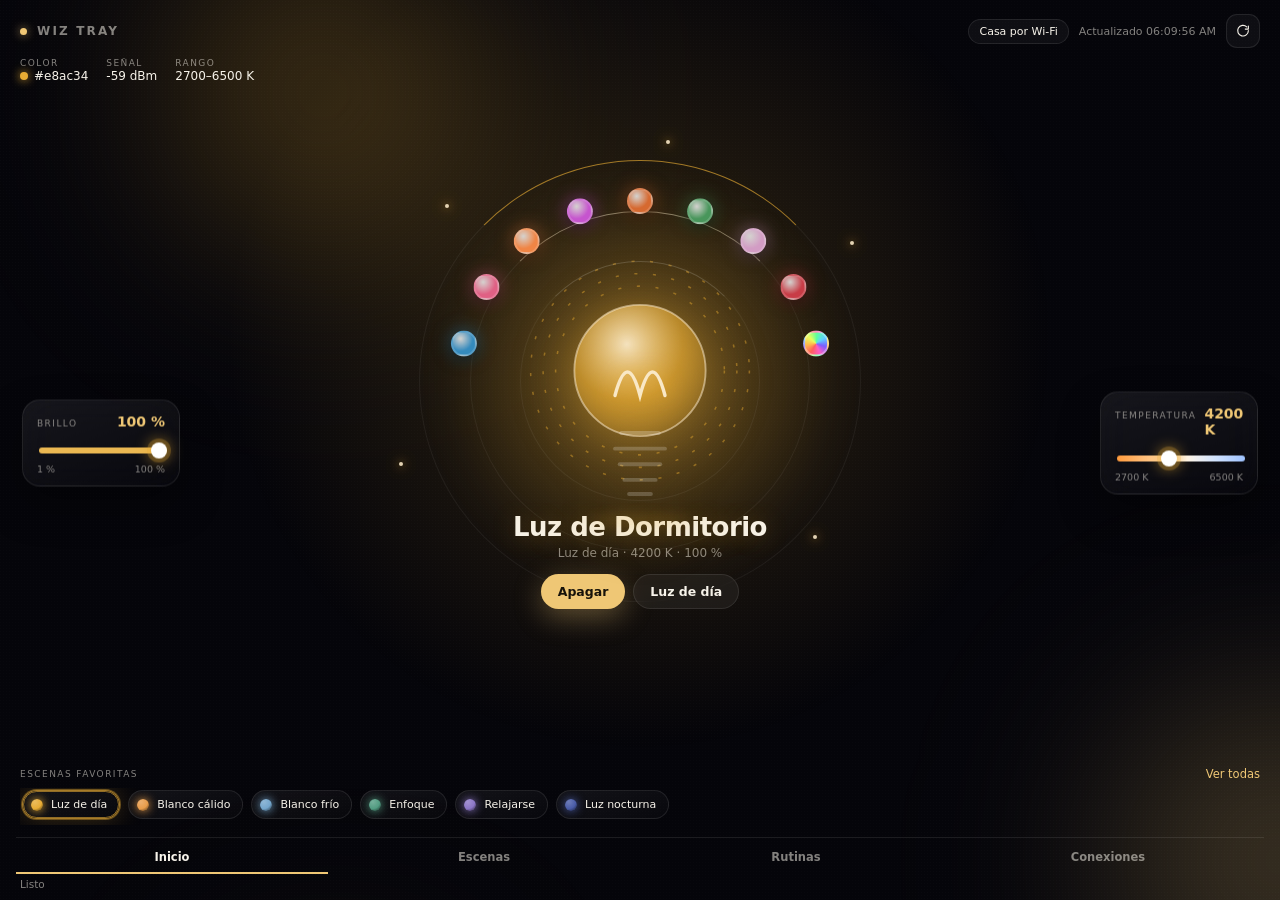
==== commit a850296b: "fix(ui): stop rendering non-snapshot command results and listen to state run() called render() with " ====
--- a/ui/index.html
+++ b/ui/index.html
@@ -215,14 +215,22 @@
               <span class="chip chip--quiet" id="localState">Sin configurar</span>
             </div>
             <p class="note note--block">
-              El archivo de exportación de la app WiZ se lee en este equipo y nunca sale de él.
+              Directo por tu red Wi-Fi, sin cuenta ni internet. Busca el foco y queda listo.
             </p>
+            <div class="actions actions--split">
+              <span class="note" id="discoveryNote">Busca focos WiZ en tu red.</span>
+              <button class="btn btn--primary" id="discoverBtn">Buscar en mi red</button>
+            </div>
+            <ul class="found" id="foundList"></ul>
+
+            <h4 class="card__label">O configúralo a mano</h4>
             <div class="field">
-              <label class="field__label" for="localExport">Export de WiZ</label>
+              <label class="field__label" for="localExport">Export de WiZ (opcional, para firmar)</label>
               <div class="field__row">
                 <input id="localExport" class="input" type="text" placeholder="wiz-home.json" />
                 <button class="btn" id="pickExportBtn">Elegir archivo</button>
               </div>
+              <span class="note">Se lee en este equipo y nunca sale de él.</span>
             </div>
             <div class="fields">
               <div class="field">
@@ -238,14 +246,9 @@
               <label class="field__label" for="deviceNameInput">Nombre del foco</label>
               <div class="field__row">
                 <input id="deviceNameInput" class="input" type="text" placeholder="Luz de Dormitorio" />
-                <button class="btn btn--primary" id="saveLocalBtn">Guardar</button>
-              </div>
-            </div>
-            <div class="actions actions--split">
-              <span class="note" id="discoveryNote">Busca focos WiZ en tu red.</span>
-              <button class="btn" id="discoverBtn">Buscar en mi red</button>
-            </div>
-            <ul class="found" id="foundList"></ul>
+                <button class="btn" id="saveLocalBtn">Guardar</button>
+              </div>
+            </div>
           </div>
 
           <div class="card">
@@ -254,8 +257,8 @@
               <span class="chip chip--quiet" id="cloudState">Sin credenciales</span>
             </div>
             <p class="note note--block">
-              Las credenciales OAuth de la app WiZ no vienen de Google: son las de la propia app WiZ.
-              Se guardan cifradas con DPAPI en tu perfil de Windows.
+              Control remoto fuera de casa. Usa las credenciales OAuth de la propia app WiZ (no las
+              de Google), que se guardan cifradas con DPAPI en tu perfil de Windows.
             </p>
             <div class="fields">
               <div class="field">
--- a/ui/app.css
+++ b/ui/app.css
@@ -83,7 +83,8 @@
   display: grid;
   grid-template-rows: auto minmax(0, 1fr) auto auto;
   height: 100vh;
-  overflow: hidden;
+  /* clip, no hidden: hidden deja desplazar .app por el halo que sobresale. */
+  overflow: clip;
 }
 
 /* ---------- atmósfera ---------- */
@@ -1314,6 +1315,17 @@
   list-style: none;
 }
 
+.found:empty {
+  display: none;
+}
+
+.card__label {
+  margin: 4px 0 0;
+  font-size: 11px;
+  font-weight: 600;
+  color: var(--muted);
+}
+
 .found li {
   display: flex;
   align-items: center;
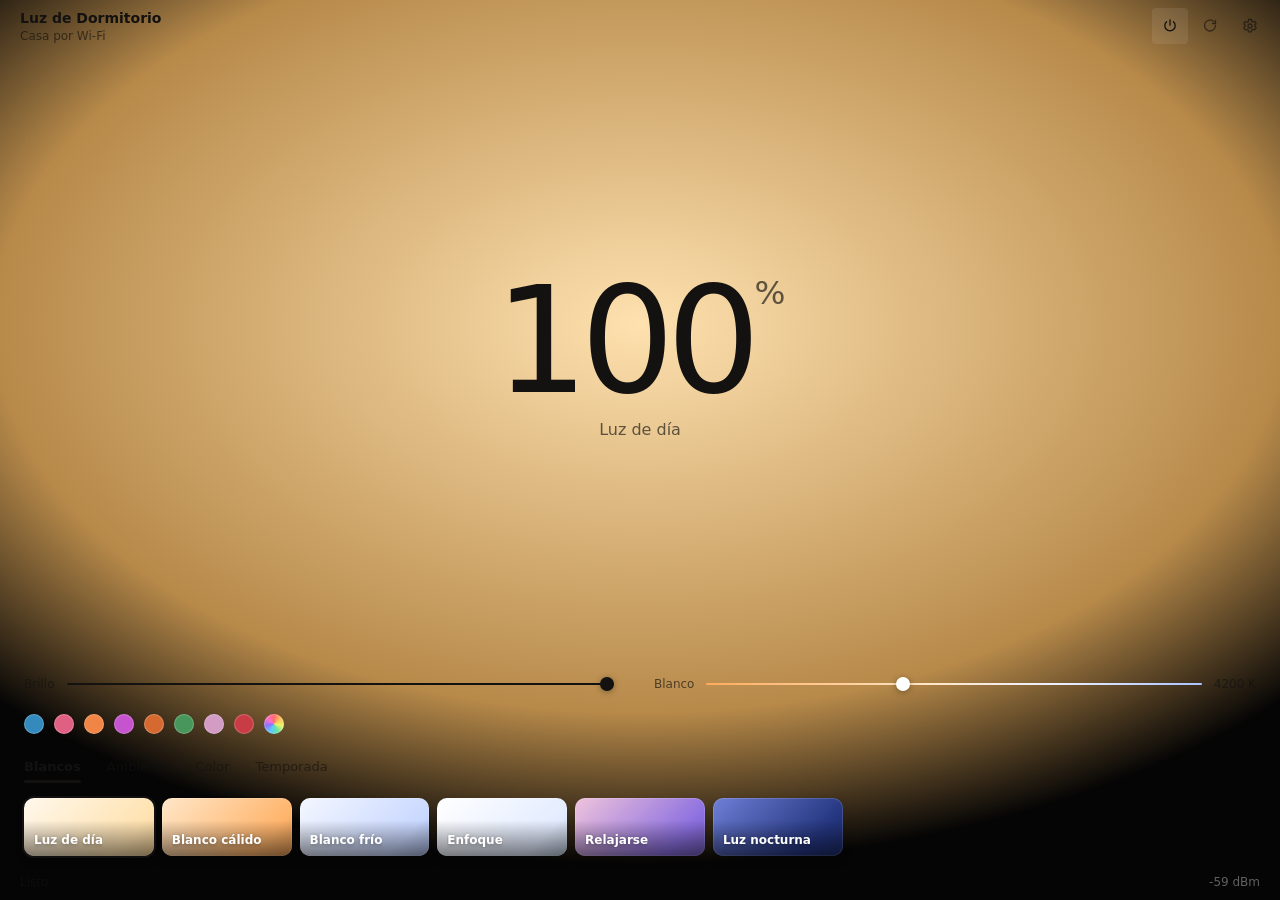
==== commit 1357daa7: "feat(ui): paint the window with a WebGPU light per scene The main view is now the light itself: ui/l" ====
--- a/ui/index.html
+++ b/ui/index.html
@@ -6,168 +6,215 @@
     <title>WiZ Tray</title>
     <link rel="stylesheet" href="app.css" />
   </head>
-  <body>
+  <body data-panel="home">
+    <canvas class="light-canvas" id="lightCanvas" aria-hidden="true"></canvas>
+    <div class="light-fallback" id="lightFallback" aria-hidden="true" hidden></div>
     <div class="app" data-panel="home">
-      <div class="atmos" aria-hidden="true">
-        <span class="atmos__blob atmos__blob--a"></span>
-        <span class="atmos__blob atmos__blob--b"></span>
-        <span class="atmos__blob atmos__blob--c"></span>
-        <span class="atmos__grain"></span>
-      </div>
-
-      <header class="topbar">
-        <div class="brand">
-          <span class="brand__mark" aria-hidden="true"></span>
-          <span class="brand__name">WiZ Tray</span>
-        </div>
-        <div class="topbar__meta">
-          <span class="chip" id="backendChip">Casa por Wi-Fi</span>
-          <span class="stamp" id="stamp">Sin lectura</span>
+      <header class="bar">
+        <div class="bar__who">
+          <span class="bar__name" id="deviceName">Mi foco</span>
+          <span class="bar__via" id="backendChip">Casa por Wi-Fi</span>
+        </div>
+        <div class="bar__tools">
+          <button class="iconbtn" id="powerBtn" title="Encender o apagar" aria-label="Encender o apagar" aria-pressed="false">
+            <svg viewBox="0 0 16 16" aria-hidden="true"><path d="M8 1.8v5.4" /><path d="M4.6 3.8a5.2 5.2 0 1 0 6.8 0" /></svg>
+          </button>
           <button class="iconbtn" id="refreshBtn" title="Leer el foco otra vez" aria-label="Actualizar">
-            <svg viewBox="0 0 24 24" aria-hidden="true">
-              <path d="M20 11.5a8 8 0 1 1-2.4-5.7" />
-              <path d="M20 4.5v4.6h-4.6" />
-            </svg>
+            <svg viewBox="0 0 16 16" aria-hidden="true"><path d="M13.5 7.5a5.5 5.5 0 1 1-1.6-3.9" /><path d="M13.5 2.5v3h-3" /></svg>
           </button>
+          <button class="iconbtn" id="settingsBtn" title="Ajustes" aria-label="Ajustes" aria-pressed="false">
+            <svg viewBox="0 0 16 16" aria-hidden="true"><circle cx="8" cy="8" r="2" /><path d="M6.6 1.5h2.8l.4 1.8 1.2.7 1.8-.6 1.4 2.4-1.4 1.2v1.4l1.4 1.2-1.4 2.4-1.8-.6-1.2.7-.4 1.8H6.6l-.4-1.8-1.2-.7-1.8.6-1.4-2.4 1.4-1.2V7.3L1.8 6.1l1.4-2.4 1.8.6 1.2-.7z" /></svg>
+          </button>
         </div>
       </header>
 
-      <main class="stage">
-        <div class="hud home-only">
-          <div class="hud__item">
-            <span class="hud__label">Color</span>
-            <span class="hud__value">
-              <span class="dot" id="statColor"></span>
-              <span class="num" id="statColorHex">—</span>
-            </span>
-          </div>
-          <div class="hud__item">
-            <span class="hud__label">Señal</span>
-            <span class="hud__value num" id="statSignal">—</span>
-          </div>
-          <div class="hud__item">
-            <span class="hud__label">Rango</span>
-            <span class="hud__value num" id="statRange">—</span>
-          </div>
-        </div>
-
-        <div class="core">
-          <div class="lamp-shell">
-            <div class="halo" aria-hidden="true">
-              <span class="halo__glow"></span>
-              <span class="halo__ring halo__ring--a"></span>
-              <span class="halo__ring halo__ring--b"></span>
-              <span class="halo__ring halo__ring--c"></span>
-              <span class="halo__spark" style="--x: -42%; --y: -38%; --d: 0s"></span>
-              <span class="halo__spark" style="--x: 46%; --y: -30%; --d: -1.7s"></span>
-              <span class="halo__spark" style="--x: -52%; --y: 18%; --d: -3.1s"></span>
-              <span class="halo__spark" style="--x: 38%; --y: 34%; --d: -4.6s"></span>
-              <span class="halo__spark" style="--x: 6%; --y: -52%; --d: -2.4s"></span>
-            </div>
-
-            <div class="orbit home-only" id="colorRow" aria-label="Colores rápidos"></div>
-
-            <button class="lamp" id="lampBtn" type="button" title="Encender o apagar" aria-label="Encender o apagar el foco">
-              <svg class="bulb" viewBox="0 0 160 178" role="img" aria-label="Foco WiZ">
-                <defs>
-                  <radialGradient id="glassGrad" cx="40%" cy="30%" r="78%">
-                    <stop class="glass-stop glass-stop--a" offset="0%" />
-                    <stop class="glass-stop glass-stop--b" offset="55%" />
-                    <stop class="glass-stop glass-stop--c" offset="100%" />
-                  </radialGradient>
-                  <radialGradient id="flashGrad" cx="50%" cy="50%" r="50%">
-                    <stop offset="0%" stop-color="#ffffff" stop-opacity=".9" />
-                    <stop offset="70%" stop-color="#ffffff" stop-opacity=".12" />
-                    <stop offset="100%" stop-color="#ffffff" stop-opacity="0" />
-                  </radialGradient>
-                </defs>
-                <g class="bulb__rings">
-                  <circle class="bulb__ring" cx="80" cy="72" r="54" />
-                  <circle class="bulb__ring bulb__ring--late" cx="80" cy="72" r="62" />
-                  <circle class="bulb__ring bulb__ring--slow" cx="80" cy="72" r="70" />
-                </g>
-                <circle class="bulb__glass" cx="80" cy="72" r="42" fill="url(#glassGrad)" />
-                <circle class="bulb__rim" cx="80" cy="72" r="42" />
-                <path class="bulb__filament" d="M64 88 Q72 58 80 88 Q88 58 96 88" />
-                <path class="bulb__spark" d="M64 88 Q72 58 80 88 Q88 58 96 88" />
-                <circle class="bulb__flash" cx="80" cy="72" r="52" fill="url(#flashGrad)" />
-                <path class="bulb__neck" d="M68 112 H92" />
-                <g class="bulb__base">
-                  <path d="M64 122 H96" />
-                  <path d="M67 132 H93" />
-                  <path d="M70 142 H90" />
-                  <path d="M73 151 H87" />
-                </g>
-                <ellipse class="bulb__shadow" cx="80" cy="168" rx="32" ry="4" />
-              </svg>
-            </button>
-          </div>
-
-          <div class="identity home-only">
-            <h1 class="device" id="deviceName">Mi foco</h1>
-            <p class="state" id="sceneName">Sin conexión</p>
-            <div class="identity__actions">
-              <button class="btn btn--primary" id="powerBtn">Encender</button>
-              <button class="btn btn--ghost" id="daylightBtn">Luz de día</button>
-            </div>
-          </div>
-        </div>
-
-        <aside class="pod pod--bright home-only">
-          <div class="pod__head">
-            <span class="pod__label">Brillo</span>
-            <span class="pod__value num" id="brightnessValue">100 %</span>
-          </div>
-          <input id="brightness" class="slider" type="range" min="1" max="100" value="100" aria-label="Brillo" />
-          <div class="scale"><span>1 %</span><span>100 %</span></div>
-        </aside>
-
-        <aside class="pod pod--temp home-only">
-          <div class="pod__head">
-            <span class="pod__label">Temperatura</span>
-            <span class="pod__value num" id="temperatureValue">4000 K</span>
-          </div>
-          <input id="temperature" class="slider slider--temp" type="range" min="2200" max="6500" step="50" value="4000" aria-label="Temperatura de color" />
-          <div class="scale"><span id="tempMin">2200 K</span><span id="tempMax">6500 K</span></div>
-        </aside>
-
-        <section class="strip home-only">
-          <div class="strip__head">
-            <span class="strip__label">Escenas favoritas</span>
-            <button class="link" id="quickScenesBtn">Ver todas</button>
-          </div>
-          <div class="scenes scenes--strip" id="quickSceneGrid"></div>
-        </section>
-      </main>
-
-      <div class="sheets" id="panels">
-        <section class="panel" data-panel="scenes" role="tabpanel" aria-label="Escenas">
-          <div class="panel__head">
-            <h2 class="panel__title">Escenas del foco</h2>
-            <button class="btn btn--quiet" id="allScenesBtn">Ver las 28 escenas</button>
-          </div>
-          <p class="note" id="scenesNote">Toca una escena para aplicarla al foco.</p>
-          <div class="scenes" id="sceneGrid"></div>
-        </section>
-
-        <section class="panel" data-panel="routines" role="tabpanel" aria-label="Rutinas">
-          <h2 class="panel__title">Rutinas</h2>
+      <!-- La luz: todo este bloque toma el color y el brillo reales del foco. -->
+      <section class="view view--home" data-view="home">
+        <div class="light" id="lampBtn" role="slider" tabindex="0" aria-label="Brillo. Arrastra para cambiarlo, haz clic para encender o apagar"
+          aria-valuemin="1" aria-valuemax="100" aria-valuenow="100">
+          <span class="light__bloom" id="lightBloom" aria-hidden="true"></span>
+          <div class="light__readout">
+            <span class="light__value num"><span id="brightnessValue">100</span><span class="light__unit">%</span></span>
+            <span class="light__scene" id="sceneName">Sin conexión</span>
+          </div>
+          <span class="light__hint" aria-hidden="true">Arrastra para atenuar, clic para apagar</span>
+        </div>
+
+        <div class="controls">
+          <div class="lines">
+            <label class="line">
+              <span class="line__label">Brillo</span>
+              <input id="brightness" class="slider" type="range" min="1" max="100" value="100" aria-label="Brillo" />
+            </label>
+            <label class="line">
+              <span class="line__label">Blanco</span>
+              <input id="temperature" class="slider slider--temp" type="range" min="2200" max="6500" step="50" value="4000" aria-label="Temperatura de color" />
+              <span class="line__value num" id="temperatureValue">4000 K</span>
+            </label>
+          </div>
+
+          <div class="colors" id="colorRow" aria-label="Colores"></div>
+
+          <div class="tabs" id="sceneTabs" role="tablist" aria-label="Grupos de escenas">
+            <span class="tabs__bar" id="tabsBar" aria-hidden="true"></span>
+          </div>
+          <div class="scenes-box">
+            <span class="scene-mark" id="sceneMark" aria-hidden="true"></span>
+            <div class="scenes" id="sceneGrid"></div>
+          </div>
+        </div>
+      </section>
+
+      <!-- Ajustes: rutinas y conexión en una sola vista. -->
+      <section class="view view--settings" data-view="settings">
+        <div class="settings">
+          <h2 class="settings__title">Ajustes</h2>
+
+          <h3 class="group">Conexión</h3>
+          <div class="segmented" id="backendSwitch" role="group" aria-label="Origen de la conexión">
+            <span class="segmented__pill" aria-hidden="true"></span>
+            <button class="segmented__btn is-active" data-backend="local">En casa (Wi-Fi)</button>
+            <button class="segmented__btn" data-backend="cloud">WiZ Cloud</button>
+          </div>
+
+          <div class="card" data-for="local">
+            <div class="card__head">
+              <div>
+                <h4 class="card__title">Foco en tu red</h4>
+                <p class="note" id="discoveryNote">Busco focos WiZ en tu red al abrir la app.</p>
+              </div>
+              <span class="chip" id="localState">Sin configurar</span>
+            </div>
+            <ul class="found" id="foundList"></ul>
+            <div class="actions">
+              <button class="btn" id="discoverBtn">Buscar otra vez</button>
+            </div>
+            <details class="more">
+              <summary>Configurar a mano</summary>
+              <div class="fields">
+                <div class="field">
+                  <label class="field__label" for="localIp">IP del foco</label>
+                  <input id="localIp" class="input" type="text" placeholder="192.168.100.9" />
+                </div>
+                <div class="field">
+                  <label class="field__label" for="localMac">MAC</label>
+                  <input id="localMac" class="input" type="text" placeholder="a4:cf:e9:2b:71:08" />
+                </div>
+                <div class="field">
+                  <label class="field__label" for="deviceNameInput">Nombre</label>
+                  <input id="deviceNameInput" class="input" type="text" placeholder="Luz de Dormitorio" />
+                </div>
+              </div>
+              <div class="actions">
+                <button class="btn btn--primary" id="saveLocalBtn">Guardar</button>
+              </div>
+            </details>
+          </div>
+
+          <div class="card" data-for="cloud">
+            <div class="card__head">
+              <div>
+                <h4 class="card__title">WiZ Cloud</h4>
+                <p class="note">Controla el foco fuera de casa.</p>
+              </div>
+              <span class="chip" id="cloudState">Sin credenciales</span>
+            </div>
+
+            <ol class="steps">
+              <li class="step" id="stepExport">
+                <span class="step__n" aria-hidden="true"></span>
+                <div class="step__body">
+                  <span class="step__title">Elige el export de la app WiZ</span>
+                  <span class="note">Rellena el foco y el hogar solo. El archivo se lee en este equipo y no sale de él.</span>
+                  <div class="field__row">
+                    <input id="localExport" class="input" type="text" placeholder="wiz-home.json" readonly />
+                    <button class="btn" id="pickExportBtn">Elegir archivo</button>
+                  </div>
+                </div>
+              </li>
+              <li class="step" id="stepOauth">
+                <span class="step__n" aria-hidden="true"></span>
+                <div class="step__body">
+                  <span class="step__title">Credenciales OAuth de la app WiZ</span>
+                  <span class="note">Las de la propia app WiZ, no las de Google. Se cifran con DPAPI en tu perfil de Windows.</span>
+                  <div class="fields" id="oauthFields">
+                    <div class="field">
+                      <label class="field__label" for="googleClientId">Google client ID</label>
+                      <input id="googleClientId" class="input" type="text" autocomplete="off" />
+                    </div>
+                    <div class="field">
+                      <label class="field__label" for="googleClientSecret">Google client secret</label>
+                      <input id="googleClientSecret" class="input" type="password" autocomplete="off" />
+                    </div>
+                    <div class="field">
+                      <label class="field__label" for="wizClientId">WiZ client ID</label>
+                      <input id="wizClientId" class="input" type="text" autocomplete="off" />
+                    </div>
+                    <div class="field">
+                      <label class="field__label" for="wizClientSecret">WiZ client secret</label>
+                      <input id="wizClientSecret" class="input" type="password" autocomplete="off" />
+                    </div>
+                  </div>
+                  <div class="actions">
+                    <button class="btn" id="saveOauthBtn">Guardar credenciales</button>
+                  </div>
+                </div>
+              </li>
+              <li class="step" id="stepLogin">
+                <span class="step__n" aria-hidden="true"></span>
+                <div class="step__body">
+                  <span class="step__title">Inicia sesión</span>
+                  <span class="note">Se abre tu navegador. Al volver, la app ya controla el foco.</span>
+                  <div class="actions">
+                    <button class="btn btn--primary" id="loginCloudBtn">Iniciar sesión con Google</button>
+                    <button class="btn btn--quiet" id="clearSessionBtn">Cerrar sesión</button>
+                  </div>
+                </div>
+              </li>
+            </ol>
+
+            <details class="more">
+              <summary>Datos del foco en Cloud</summary>
+              <div class="fields">
+                <div class="field">
+                  <label class="field__label" for="cloudDeviceId">device_id</label>
+                  <input id="cloudDeviceId" class="input" type="text" />
+                </div>
+                <div class="field">
+                  <label class="field__label" for="cloudHomeId">home_id</label>
+                  <input id="cloudHomeId" class="input" type="text" />
+                </div>
+                <div class="field">
+                  <label class="field__label" for="cloudMac">MAC</label>
+                  <input id="cloudMac" class="input" type="text" placeholder="a4:cf:e9:2b:71:08" />
+                </div>
+                <div class="field">
+                  <label class="field__label" for="cloudMin">K mínimo</label>
+                  <input id="cloudMin" class="input input--num" type="number" placeholder="2700" />
+                </div>
+                <div class="field">
+                  <label class="field__label" for="cloudMax">K máximo</label>
+                  <input id="cloudMax" class="input input--num" type="number" placeholder="6500" />
+                </div>
+              </div>
+              <div class="actions">
+                <button class="btn" id="saveCloudBtn">Guardar foco</button>
+              </div>
+            </details>
+          </div>
+
+          <h3 class="group">Rutinas</h3>
           <div class="card">
             <div class="card__head">
-              <h3 class="card__title">Apagado automático</h3>
+              <h4 class="card__title">Apagar en</h4>
               <span class="chip" id="timerChip">Sin programar</span>
             </div>
-            <div class="field field--inline">
-              <label class="field__label" for="timerMinutes">Minutos</label>
-              <input id="timerMinutes" class="input input--num" type="number" min="1" max="600" value="30" />
-              <div class="presets" id="timerPresets">
-                <button class="preset" data-minutes="15">15 min</button>
-                <button class="preset" data-minutes="30">30 min</button>
-                <button class="preset" data-minutes="60">1 hora</button>
-                <button class="preset" data-minutes="120">2 horas</button>
-              </div>
-            </div>
-            <div class="actions">
+            <div class="presets" id="timerPresets">
+              <button class="preset" data-minutes="15">15 min</button>
+              <button class="preset" data-minutes="30">30 min</button>
+              <button class="preset" data-minutes="60">1 h</button>
+              <button class="preset" data-minutes="120">2 h</button>
+              <input id="timerMinutes" class="input input--num" type="number" min="1" max="600" value="30" aria-label="Minutos" />
               <button class="btn btn--primary" id="timerStartBtn">Programar</button>
               <button class="btn btn--quiet" id="timerCancelBtn">Cancelar</button>
             </div>
@@ -175,156 +222,34 @@
 
           <div class="card">
             <div class="card__head">
-              <h3 class="card__title">Rutina diaria</h3>
+              <h4 class="card__title">Cada día</h4>
               <label class="switch">
                 <input id="routineEnabled" type="checkbox" aria-label="Activar la rutina diaria" />
                 <span class="switch__track"><span class="switch__dot"></span></span>
               </label>
             </div>
-            <div class="fields">
-              <div class="field">
-                <label class="field__label" for="routineTime">Hora local</label>
-                <input id="routineTime" class="input" type="time" value="22:00" />
-              </div>
-              <div class="field">
-                <label class="field__label" for="routineAction">Acción</label>
-                <select id="routineAction" class="input">
-                  <option value="off">Apagar</option>
-                  <option value="on">Encender</option>
-                  <option value="daylight">Encender con Luz de día</option>
-                </select>
-              </div>
-            </div>
-            <div class="actions">
-              <button class="btn btn--primary" id="routineSaveBtn">Guardar rutina</button>
-            </div>
-            <p class="note note--foot" id="routineNote">Se aplica una vez al día, a la hora local de este equipo.</p>
-          </div>
-        </section>
-
-        <section class="panel" data-panel="connections" role="tabpanel" aria-label="Conexiones">
-          <h2 class="panel__title">Conexiones</h2>
-          <div class="segmented" id="backendSwitch" role="group" aria-label="Origen de la conexión">
-            <button class="segmented__btn is-active" data-backend="local">Casa por Wi-Fi</button>
-            <button class="segmented__btn" data-backend="cloud">WiZ Cloud</button>
-          </div>
-
-          <div class="card">
-            <div class="card__head">
-              <h3 class="card__title">Control local</h3>
-              <span class="chip chip--quiet" id="localState">Sin configurar</span>
-            </div>
-            <p class="note note--block">
-              Directo por tu red Wi-Fi, sin cuenta ni internet. Busca el foco y queda listo.
-            </p>
-            <div class="actions actions--split">
-              <span class="note" id="discoveryNote">Busca focos WiZ en tu red.</span>
-              <button class="btn btn--primary" id="discoverBtn">Buscar en mi red</button>
-            </div>
-            <ul class="found" id="foundList"></ul>
-
-            <h4 class="card__label">O configúralo a mano</h4>
-            <div class="field">
-              <label class="field__label" for="localExport">Export de WiZ (opcional, para firmar)</label>
-              <div class="field__row">
-                <input id="localExport" class="input" type="text" placeholder="wiz-home.json" />
-                <button class="btn" id="pickExportBtn">Elegir archivo</button>
-              </div>
-              <span class="note">Se lee en este equipo y nunca sale de él.</span>
-            </div>
-            <div class="fields">
-              <div class="field">
-                <label class="field__label" for="localIp">IP del foco</label>
-                <input id="localIp" class="input" type="text" placeholder="192.168.100.9" />
-              </div>
-              <div class="field">
-                <label class="field__label" for="localMac">MAC</label>
-                <input id="localMac" class="input" type="text" placeholder="a4:cf:e9:2b:71:08" />
-              </div>
-            </div>
-            <div class="field">
-              <label class="field__label" for="deviceNameInput">Nombre del foco</label>
-              <div class="field__row">
-                <input id="deviceNameInput" class="input" type="text" placeholder="Luz de Dormitorio" />
-                <button class="btn" id="saveLocalBtn">Guardar</button>
-              </div>
-            </div>
-          </div>
-
-          <div class="card">
-            <div class="card__head">
-              <h3 class="card__title">WiZ Cloud</h3>
-              <span class="chip chip--quiet" id="cloudState">Sin credenciales</span>
-            </div>
-            <p class="note note--block">
-              Control remoto fuera de casa. Usa las credenciales OAuth de la propia app WiZ (no las
-              de Google), que se guardan cifradas con DPAPI en tu perfil de Windows.
-            </p>
-            <div class="fields">
-              <div class="field">
-                <label class="field__label" for="googleClientId">Google client ID</label>
-                <input id="googleClientId" class="input" type="text" placeholder="ID de cliente de Google" />
-              </div>
-              <div class="field">
-                <label class="field__label" for="googleClientSecret">Google client secret</label>
-                <input id="googleClientSecret" class="input" type="password" placeholder="Secreto de cliente de Google" />
-              </div>
-              <div class="field">
-                <label class="field__label" for="wizClientId">WiZ client ID</label>
-                <input id="wizClientId" class="input" type="text" placeholder="ID de cliente de la app WiZ" />
-              </div>
-              <div class="field">
-                <label class="field__label" for="wizClientSecret">WiZ client secret</label>
-                <input id="wizClientSecret" class="input" type="password" placeholder="Secreto de cliente de la app WiZ" />
-              </div>
-            </div>
-            <div class="actions">
-              <button class="btn btn--primary" id="saveOauthBtn">Guardar credenciales</button>
-              <button class="btn btn--quiet" id="clearSessionBtn">Cerrar sesión</button>
-            </div>
-            <div class="fields">
-              <div class="field">
-                <label class="field__label" for="cloudDeviceId">device_id</label>
-                <input id="cloudDeviceId" class="input" type="text" placeholder="device_id de WiZ Cloud" />
-              </div>
-              <div class="field">
-                <label class="field__label" for="cloudHomeId">home_id</label>
-                <input id="cloudHomeId" class="input" type="text" placeholder="home_id de WiZ Cloud" />
-              </div>
-              <div class="field">
-                <label class="field__label" for="cloudMac">MAC</label>
-                <input id="cloudMac" class="input" type="text" placeholder="a4:cf:e9:2b:71:08" />
-              </div>
-              <div class="field">
-                <label class="field__label" for="cloudMin">K mínimo</label>
-                <input id="cloudMin" class="input input--num" type="number" placeholder="2700" />
-              </div>
-              <div class="field">
-                <label class="field__label" for="cloudMax">K máximo</label>
-                <input id="cloudMax" class="input input--num" type="number" placeholder="6500" />
-              </div>
-            </div>
-            <div class="actions actions--split">
-              <button class="btn btn--primary" id="loginCloudBtn">Iniciar sesión con Google</button>
-              <button class="btn" id="saveCloudBtn">Guardar foco</button>
-            </div>
-          </div>
-        </section>
-      </div>
-
-      <nav class="tabs" id="tabs" role="tablist" aria-label="Secciones">
-        <span class="tabs__pill" aria-hidden="true"></span>
-        <button class="tab is-active" role="tab" data-tab="home" aria-selected="true">Inicio</button>
-        <button class="tab" role="tab" data-tab="scenes" aria-selected="false">Escenas</button>
-        <button class="tab" role="tab" data-tab="routines" aria-selected="false">Rutinas</button>
-        <button class="tab" role="tab" data-tab="connections" aria-selected="false">Conexiones</button>
-      </nav>
+            <div class="field__row">
+              <select id="routineAction" class="input" aria-label="Acción">
+                <option value="off">Apagar</option>
+                <option value="on">Encender</option>
+                <option value="daylight">Encender con Luz de día</option>
+              </select>
+              <span class="note note--mid">a las</span>
+              <input id="routineTime" class="input input--time" type="time" value="22:00" aria-label="Hora local" />
+              <button class="btn btn--primary" id="routineSaveBtn">Guardar</button>
+            </div>
+            <p class="note" id="routineNote">Se aplica una vez al día, a la hora local de este equipo.</p>
+          </div>
+        </div>
+      </section>
 
       <footer class="status" id="status">
         <span class="status__text" id="statusText">Listo</span>
-        <span class="status__error" id="errorText"></span>
+        <span class="status__error" id="errorText" role="alert"></span>
+        <span class="status__stamp num" id="stamp"></span>
       </footer>
     </div>
+    <script src="light.js"></script>
     <script src="app.js"></script>
   </body>
 </html>
--- a/ui/app.css
+++ b/ui/app.css
@@ -1,4 +1,5 @@
-/* WiZ Tray — escenario central: el foco es la interfaz. */
+/* WiZ Tray — la ventana es la luz: el panel superior toma el color y el brillo reales del foco.
+   Controles y transiciones de Fluent (Windows 11). */
 
 @property --bulb {
   syntax: "<color>";
@@ -6,12 +7,6 @@
   initial-value: #f5b544;
 }
 
-@property --bulb-hi {
-  syntax: "<color>";
-  inherits: true;
-  initial-value: #fff3d6;
-}
-
 @property --accent {
   syntax: "<color>";
   inherits: true;
@@ -24,23 +19,42 @@
   initial-value: 0;
 }
 
+@property --lv {
+  syntax: "<number>";
+  inherits: true;
+  initial-value: 1;
+}
+
 :root {
   color-scheme: dark;
-  --bg: #05050a;
-  --ink: #f7f3ea;
-  --muted: rgba(247, 243, 234, 0.52);
-  --line: rgba(255, 255, 255, 0.09);
+  --bg: #1c1c1c;
+  --ink: #ffffff;
+  --ink-2: rgba(255, 255, 255, 0.786);
+  --muted: rgba(255, 255, 255, 0.544);
+  --faint: rgba(255, 255, 255, 0.363);
+  --fill: rgba(255, 255, 255, 0.061);
+  --fill-hover: rgba(255, 255, 255, 0.084);
+  --fill-press: rgba(255, 255, 255, 0.033);
+  --stroke: rgba(255, 255, 255, 0.07);
+  --stroke-top: rgba(255, 255, 255, 0.093);
+  --stroke-strong: rgba(255, 255, 255, 0.544);
+  --card: rgba(255, 255, 255, 0.045);
+  --card-stroke: rgba(255, 255, 255, 0.06);
+  --line: rgba(255, 255, 255, 0.0837);
+  --critical: #ff99a4;
   --bulb: #f5b544;
-  --bulb-hi: #fff3d6;
   --accent: #f5b544;
   --accent-ink: #17130a;
+  --on-light: #ffffff;
+  --on-light-2: rgba(255, 255, 255, 0.7);
   --power: 0;
-  --mx: 0;
-  --my: 0;
-  --v: 100;
-  --lamp: clamp(180px, 33vh, 250px);
-  --ease: cubic-bezier(0.22, 0.9, 0.28, 1);
-  --spring: cubic-bezier(0.3, 1.4, 0.4, 1);
+  --r-control: 4px;
+  --r-card: 8px;
+  --r-light: 12px;
+  /* Curvas de Fluent: decelerar para entrar, estándar para moverse. */
+  --ease: cubic-bezier(0, 0, 0, 1);
+  --ease-move: cubic-bezier(0.55, 0.55, 0, 1);
+  --display: "Segoe UI Variable Display", "Segoe UI", system-ui, sans-serif;
 }
 
 * {
@@ -53,11 +67,22 @@
   margin: 0;
 }
 
+html {
+  background: var(--bg);
+}
+
+/* Windows 11: la ventana es transparente y el sistema pinta Mica detrás. */
+html.mica {
+  background: transparent;
+}
+
 body {
-  background: var(--bg);
   color: var(--ink);
-  font-family: "Segoe UI Variable Display", "Segoe UI", system-ui, -apple-system, sans-serif;
+  font-family: "Segoe UI Variable Text", "Segoe UI", system-ui, sans-serif;
+  font-size: 14px;
+  line-height: 20px;
   overflow: hidden;
+  user-select: none;
   -webkit-font-smoothing: antialiased;
 }
 
@@ -68,9 +93,17 @@
   color: inherit;
 }
 
+input {
+  user-select: text;
+}
+
 :focus-visible {
-  outline: 2px solid var(--accent);
-  outline-offset: 2px;
+  outline: 2px solid var(--ink);
+  outline-offset: 1px;
+}
+
+[hidden] {
+  display: none !important;
 }
 
 .num {
@@ -78,164 +111,57 @@
 }
 
 .app {
-  position: relative;
-  isolation: isolate;
-  display: grid;
-  grid-template-rows: auto minmax(0, 1fr) auto auto;
+  display: grid;
+  grid-template-rows: auto minmax(0, 1fr) auto;
   height: 100vh;
-  /* clip, no hidden: hidden deja desplazar .app por el halo que sobresale. */
-  overflow: clip;
-}
-
-/* ---------- atmósfera ---------- */
-
-.atmos {
-  position: absolute;
-  inset: -12%;
-  z-index: 0;
-  overflow: hidden;
-  pointer-events: none;
-}
-
-.atmos::after {
-  content: "";
-  position: absolute;
-  inset: 0;
-  background: radial-gradient(
-    52vmax circle at calc(50% + var(--mx) * 18%) calc(40% + var(--my) * 16%),
-    var(--bulb),
-    transparent 62%
-  );
-  opacity: calc(0.05 + var(--power) * 0.14);
-  transition: opacity 0.9s var(--ease);
-}
-
-.atmos__blob {
-  position: absolute;
-  width: 44vmax;
-  height: 44vmax;
-  border-radius: 50%;
-  background: radial-gradient(circle, var(--bulb), transparent 62%);
-  filter: blur(72px);
-  mix-blend-mode: screen;
-  opacity: calc(0.07 + var(--power) * 0.22);
-  transition: opacity 0.9s var(--ease);
-}
-
-.atmos__blob--a {
-  left: calc(30% + var(--mx) * 6%);
-  top: 18%;
-  transform: translate(-50%, -50%);
-  animation: drift 24s ease-in-out infinite alternate;
-}
-
-.atmos__blob--b {
-  right: -8%;
-  bottom: -12%;
-  background: radial-gradient(circle, var(--accent), transparent 64%);
-  animation: drift 31s ease-in-out infinite alternate-reverse;
-}
-
-.atmos__blob--c {
-  left: 18%;
-  bottom: -26%;
-  width: 32vmax;
-  height: 32vmax;
-  opacity: calc(0.04 + var(--power) * 0.12);
-  animation: drift 19s ease-in-out infinite alternate;
-}
-
-.atmos__grain {
-  position: absolute;
-  inset: 0;
-  background-image: radial-gradient(rgba(255, 255, 255, 0.055) 1px, transparent 1px);
-  background-size: 3px 3px;
-  opacity: 0.3;
 }
 
 /* ---------- barra superior ---------- */
 
-.topbar {
-  position: relative;
-  z-index: 5;
+.bar {
   display: flex;
   align-items: center;
   justify-content: space-between;
   gap: 12px;
-  padding: 14px 20px 6px;
-}
-
-.brand {
+  min-height: 52px;
+  padding: 6px 12px 6px 20px;
+}
+
+.bar__who {
+  display: grid;
+  min-width: 0;
+}
+
+.bar__name {
+  overflow: hidden;
+  font-weight: 600;
+  text-overflow: ellipsis;
+  white-space: nowrap;
+}
+
+.bar__via {
+  color: var(--muted);
+  font-size: 12px;
+  line-height: 16px;
+}
+
+.bar__tools {
   display: flex;
-  align-items: center;
-  gap: 10px;
-  min-width: 0;
-}
-
-/* Un LED, no un botón: el encendido vive en el foquito y en su botón. */
-.brand__mark {
-  width: 7px;
-  height: 7px;
-  border-radius: 50%;
-  background: var(--accent);
-  box-shadow: 0 0 10px color-mix(in srgb, var(--accent) 70%, transparent);
-  transition: background 0.6s, box-shadow 0.6s;
-}
-
-.brand__name {
-  font-size: 12px;
-  font-weight: 600;
-  letter-spacing: 0.18em;
-  text-transform: uppercase;
-  color: var(--muted);
-}
-
-.topbar__meta {
-  display: flex;
-  align-items: center;
-  gap: 10px;
-  min-width: 0;
-}
-
-.stamp {
-  font-size: 11px;
-  color: var(--muted);
-  font-variant-numeric: tabular-nums;
-  white-space: nowrap;
-}
-
-.chip {
-  padding: 5px 10px;
-  border-radius: 999px;
-  border: 1px solid var(--line);
-  background: rgba(255, 255, 255, 0.04);
-  font-size: 11px;
-  white-space: nowrap;
-  transition: border-color 0.3s, background 0.3s;
-}
-
-.chip--quiet {
-  color: var(--muted);
-}
-
-.chip--live {
-  border-color: color-mix(in srgb, var(--accent) 55%, transparent);
-  color: var(--accent);
-  animation: blink 2.4s ease-in-out infinite;
+  gap: 4px;
 }
 
 .iconbtn {
   display: grid;
   place-items: center;
-  width: 34px;
-  height: 34px;
-  flex: 0 0 auto;
-  border-radius: 11px;
-  border: 1px solid var(--line);
-  background: rgba(255, 255, 255, 0.04);
-  color: var(--ink);
+  width: 36px;
+  height: 36px;
+  padding: 0;
+  border: 0;
+  border-radius: var(--r-control);
+  background: transparent;
+  color: var(--ink-2);
   cursor: pointer;
-  transition: transform 0.2s var(--spring), background 0.2s, border-color 0.2s;
+  transition: background 0.1s;
 }
 
 .iconbtn svg {
@@ -243,368 +169,383 @@
   height: 16px;
   fill: none;
   stroke: currentColor;
-  stroke-width: 1.7;
+  stroke-width: 1.3;
   stroke-linecap: round;
   stroke-linejoin: round;
-  transition: transform 0.6s var(--ease);
 }
 
 .iconbtn:hover {
-  background: rgba(255, 255, 255, 0.09);
-  border-color: color-mix(in srgb, var(--accent) 40%, transparent);
-}
-
-.iconbtn:hover svg {
-  transform: rotate(140deg);
+  background: var(--fill);
 }
 
 .iconbtn:active {
-  transform: scale(0.94);
-}
-
-/* ---------- escenario ---------- */
-
-.stage {
+  background: var(--fill-press);
+  color: var(--muted);
+}
+
+.iconbtn[aria-pressed="true"] {
+  background: var(--fill-hover);
+  color: var(--ink);
+}
+
+#settingsBtn svg {
+  transition: transform 0.5s var(--ease);
+}
+
+#settingsBtn[aria-pressed="true"] svg {
+  transform: rotate(90deg);
+}
+
+body.is-busy #refreshBtn svg {
+  animation: spin 0.9s linear infinite;
+}
+
+/* ---------- vistas ---------- */
+
+.view {
+  display: none;
+  min-height: 0;
+  overflow-y: auto;
+  scrollbar-width: thin;
+  scrollbar-color: rgba(255, 255, 255, 0.28) transparent;
+}
+
+.app[data-panel="home"] .view--home,
+.app[data-panel="settings"] .view--settings {
+  display: block;
+}
+
+.view {
+  view-transition-name: view;
+}
+
+::view-transition-group(view) {
+  animation-duration: 0.36s;
+}
+
+::view-transition-old(view) {
+  animation: view-out 0.18s cubic-bezier(0.4, 0, 1, 1) both;
+}
+
+::view-transition-new(view) {
+  animation: view-enter 0.36s var(--ease) both;
+}
+
+html[data-towards="home"]::view-transition-new(view) {
+  animation-name: view-enter-back;
+}
+
+@keyframes view-out {
+  to {
+    opacity: 0;
+  }
+}
+
+@keyframes view-enter {
+  from {
+    opacity: 0;
+    transform: translateX(28px);
+  }
+}
+
+@keyframes view-enter-back {
+  from {
+    opacity: 0;
+    transform: translateX(-28px);
+  }
+}
+
+/* ---------- la luz ---------- */
+
+/* El shader ocupa toda la ventana detrás de Inicio; en Ajustes se apaga y deja ver Mica. */
+.light-canvas,
+.light-fallback {
+  position: fixed;
+  inset: 0;
+  z-index: -1;
+  width: 100%;
+  height: 100%;
+  transition: opacity 0.4s var(--ease);
+}
+
+.light-fallback {
+  background: radial-gradient(70% 60% at 50% 36%, var(--c1, #7a5a2a), var(--c0, #1a1208) 72%, #050505);
+  opacity: var(--p, 0);
+}
+
+body[data-panel="settings"] .light-canvas,
+body[data-panel="settings"] .light-fallback {
+  opacity: 0;
+}
+
+/* Sobre la luz, la barra y el estado toman el color de tinta que corresponde a su brillo. */
+body[data-panel="home"] .bar,
+body[data-panel="home"] .status {
+  color: var(--on-light);
+  transition: color 0.4s;
+}
+
+body[data-panel="home"] .bar__via,
+body[data-panel="home"] .status,
+body[data-panel="home"] .iconbtn {
+  color: var(--on-light-2);
+}
+
+body[data-panel="home"] .iconbtn:hover {
+  background: color-mix(in srgb, var(--on-light) 12%, transparent);
+  color: var(--on-light);
+}
+
+#powerBtn[aria-pressed="true"] {
+  color: var(--on-light);
+}
+
+.app[data-panel="home"] .view--home {
+  display: grid;
+  grid-template-rows: minmax(0, 1fr) auto;
+  overflow: hidden;
+}
+
+.light {
   position: relative;
-  z-index: 1;
-  display: grid;
-  grid-template-rows: minmax(0, 1fr) auto;
-  min-height: 0;
-}
-
-.core {
-  position: relative;
-  align-self: center;
-  justify-self: center;
-  display: flex;
-  flex-direction: column;
-  align-items: center;
-  transform: translateY(22px);
-  transform-origin: 50% 0;
-  transition: transform 0.55s var(--spring);
-}
-
-.app:not([data-panel="home"]) .core {
-  transform: translateY(-26px) scale(0.5);
-}
-
-.home-only {
-  transition: opacity 0.35s var(--ease), visibility 0s linear;
-}
-
-.app:not([data-panel="home"]) .home-only {
-  visibility: hidden;
+  display: grid;
+  place-items: center;
+  min-height: 140px;
+  color: var(--on-light);
+  cursor: pointer;
+  touch-action: none;
+  transition: color 0.4s;
+}
+
+.light.is-dragging {
+  cursor: ew-resize;
+}
+
+.light:focus-visible {
+  outline: 2px solid var(--on-light);
+  outline-offset: -8px;
+  border-radius: var(--r-light);
+}
+
+/* Solo sin WebGPU: la ignición la dibuja este velo; con WebGPU la hace el shader. */
+.light__bloom {
+  position: absolute;
+  inset: 0;
+  background: radial-gradient(circle at center, rgb(255 255 255 / 0.5), rgb(255 255 255 / 0.1) 70%);
   opacity: 0;
   pointer-events: none;
-  transition: opacity 0.35s var(--ease), visibility 0s linear 0.35s;
-}
-
-.hud {
+}
+
+.light__bloom.is-dark {
+  background: #050505;
+}
+
+.light__readout {
+  position: relative;
+  display: grid;
+  justify-items: center;
+  gap: 10px;
+  text-align: center;
+}
+
+.light__value {
+  display: flex;
+  align-items: flex-start;
+  font-family: var(--display);
+  font-size: clamp(72px, 20vh, 148px);
+  line-height: 0.9;
+  font-weight: 200;
+  letter-spacing: -0.055em;
+  transition: transform 0.25s var(--ease), font-size 0.35s var(--ease);
+}
+
+.light.is-dragging .light__value {
+  transform: scale(1.04);
+}
+
+.light__unit {
+  margin: 0.12em 0 0 0.06em;
+  color: var(--on-light-2);
+  font-size: 0.22em;
+  font-weight: 300;
+  letter-spacing: 0;
+}
+
+body.shows-word .light__unit {
+  display: none;
+}
+
+body.is-off .light__value,
+body.is-offline .light__value {
+  color: var(--on-light-2);
+  font-size: clamp(36px, 8vh, 56px);
+  font-weight: 300;
+  letter-spacing: -0.02em;
+}
+
+body.is-offline .light {
+  cursor: default;
+}
+
+.light__scene {
+  color: var(--on-light-2);
+  font-size: 16px;
+  line-height: 22px;
+}
+
+.light.is-igniting .light__readout {
+  animation: readout-in 0.7s var(--ease);
+}
+
+.light__hint {
   position: absolute;
-  top: 4px;
-  left: 20px;
-  z-index: 2;
+  left: 50%;
+  bottom: 8px;
+  color: var(--on-light-2);
+  font-size: 12px;
+  line-height: 16px;
+  opacity: 0;
+  transform: translate(-50%, 4px);
+  transition: opacity 0.2s, transform 0.3s var(--ease);
+}
+
+.light:hover .light__hint,
+.light:focus-visible .light__hint {
+  opacity: 1;
+  transform: translate(-50%, 0);
+}
+
+/* ---------- controles ---------- */
+
+.controls {
+  display: grid;
+  gap: 14px;
+  max-height: 52vh;
+  overflow-y: auto;
+  padding: 4px 24px 12px;
+  color: var(--on-light);
+  scrollbar-width: none;
+}
+
+.lines {
+  display: grid;
+  grid-template-columns: 1fr 1fr;
+  gap: 28px;
+}
+
+.line {
+  display: grid;
+  grid-template-columns: auto minmax(0, 1fr) auto;
+  align-items: center;
+  gap: 12px;
+  min-height: 32px;
+}
+
+.line__label,
+.line__value {
+  color: var(--on-light-2);
+  font-size: 12px;
+  line-height: 16px;
+  font-variant-numeric: tabular-nums;
+  transition: color 0.4s;
+}
+
+/* Slider como línea fina: el punto es el único control visible. */
+.slider {
+  --v: 100;
+  --fill-to: calc((var(--v) - 1) / 99 * 100%);
+  width: 100%;
+  height: 24px;
+  margin: 0;
+  background: transparent;
+  appearance: none;
+  cursor: pointer;
+}
+
+.slider::-webkit-slider-runnable-track {
+  height: 2px;
+  border-radius: 1px;
+  background: linear-gradient(
+    90deg,
+    var(--on-light) var(--fill-to),
+    color-mix(in srgb, var(--on-light) 28%, transparent) var(--fill-to)
+  );
+}
+
+.slider--temp::-webkit-slider-runnable-track {
+  background: linear-gradient(90deg, #ffab5c, #ffe6c7 45%, #eef1ff 70%, #a9c3ff);
+}
+
+.slider::-webkit-slider-thumb {
+  width: 14px;
+  height: 14px;
+  margin-top: -6px;
+  border: 0;
+  border-radius: 50%;
+  background: var(--on-light);
+  box-shadow: 0 1px 6px rgba(0, 0, 0, 0.35);
+  appearance: none;
+  transition: transform 0.2s var(--ease);
+}
+
+.slider--temp::-webkit-slider-thumb {
+  background: #fff;
+}
+
+.slider:hover::-webkit-slider-thumb {
+  transform: scale(1.25);
+}
+
+.slider:active::-webkit-slider-thumb {
+  transform: scale(0.9);
+}
+
+.slider:focus-visible {
+  outline: 2px solid var(--on-light);
+  outline-offset: 2px;
+  border-radius: var(--r-control);
+}
+
+.colors {
   display: flex;
-  gap: 18px;
-}
-
-.hud__item {
-  display: grid;
-  gap: 1px;
-}
-
-.hud__label {
-  font-size: 9px;
-  letter-spacing: 0.16em;
-  text-transform: uppercase;
-  color: var(--muted);
-}
-
-.hud__value {
-  display: flex;
-  align-items: center;
-  gap: 6px;
-  font-size: 12px;
-  font-variant-numeric: tabular-nums;
-}
-
-.dot {
-  width: 8px;
-  height: 8px;
-  border-radius: 50%;
-  background: var(--bulb);
-  box-shadow: 0 0 10px var(--bulb);
-  transition: background 0.6s;
-}
-
-/* ---------- lámpara ---------- */
-
-.lamp-shell {
+  flex-wrap: wrap;
+  gap: 10px;
+}
+
+.swatch {
   position: relative;
-  display: grid;
-  place-items: center;
-  width: var(--lamp);
-  height: var(--lamp);
-}
-
-.halo {
-  position: absolute;
-  inset: -42%;
-  display: grid;
-  place-items: center;
-  pointer-events: none;
-}
-
-.halo__glow {
-  position: absolute;
-  inset: 5%;
-  border-radius: 50%;
-  background: radial-gradient(
-    circle,
-    color-mix(in srgb, var(--bulb) 62%, transparent) 0%,
-    color-mix(in srgb, var(--bulb) 18%, transparent) 44%,
-    transparent 70%
-  );
-  filter: blur(18px);
-  opacity: calc(0.16 + var(--power) * 0.62);
-  transition: opacity 0.9s var(--ease);
-  animation: breathe 6s ease-in-out infinite;
-}
-
-.halo__ring {
-  position: absolute;
-  border-radius: 50%;
-  border: 1px solid rgba(255, 255, 255, 0.055);
-  border-top-color: color-mix(in srgb, var(--bulb) 65%, transparent);
-  opacity: calc(0.3 + var(--power) * 0.7);
-  animation: spin 16s linear infinite;
-  transition: opacity 0.9s;
-}
-
-.halo__ring--a {
-  inset: 2%;
-}
-
-.halo__ring--b {
-  inset: 13%;
-  border-top-color: color-mix(in srgb, var(--bulb-hi) 45%, transparent);
-  animation-duration: 25s;
-  animation-direction: reverse;
-}
-
-.halo__ring--c {
-  inset: 24%;
-  border-top-color: rgba(255, 255, 255, 0.16);
-  animation-duration: 34s;
-}
-
-.halo__spark {
-  position: absolute;
-  left: calc(50% + var(--x));
-  top: calc(50% + var(--y));
-  width: 4px;
-  height: 4px;
-  border-radius: 50%;
-  background: var(--bulb-hi);
-  box-shadow: 0 0 10px var(--bulb), 0 0 22px var(--bulb);
-  opacity: calc(0.2 + var(--power) * 0.7);
-  transform: translate(-50%, -50%);
-  animation: float 5.5s ease-in-out infinite;
-  animation-delay: var(--d);
-}
-
-.lamp {
-  position: relative;
-  z-index: 2;
-  width: 100%;
-  height: 100%;
+  width: 20px;
+  height: 20px;
   padding: 0;
   border: 0;
-  background: none;
+  border-radius: 50%;
+  background: var(--dot);
+  box-shadow: inset 0 0 0 1px rgba(255, 255, 255, 0.22);
   cursor: pointer;
-  transform: perspective(900px) rotateY(calc(var(--mx) * 9deg)) rotateX(calc(var(--my) * -7deg));
-  transition: transform 0.18s ease-out, filter 0.4s;
-  filter: drop-shadow(0 calc(10px * var(--power)) calc(24px * var(--power))
-    color-mix(in srgb, var(--bulb) 50%, transparent));
-}
-
-.lamp:hover {
-  filter: drop-shadow(0 calc(12px * var(--power)) calc(34px * var(--power))
-    color-mix(in srgb, var(--bulb) 65%, transparent)) brightness(1.06);
-}
-
-.lamp:active {
-  transform: perspective(900px) scale(0.955);
-}
-
-.bulb {
-  width: 100%;
-  height: 100%;
-  overflow: visible;
-}
-
-.bulb__rings {
-  opacity: calc(0.14 + var(--power) * 0.8);
-  transition: opacity 0.8s;
-}
-
-.bulb__ring {
-  fill: none;
-  stroke: color-mix(in srgb, var(--bulb) 48%, transparent);
-  stroke-width: 1;
-  stroke-dasharray: 2 10;
-  transform-box: fill-box;
-  transform-origin: center;
-  animation: spin 20s linear infinite;
-}
-
-.bulb__ring--late {
-  animation-duration: 30s;
-  animation-direction: reverse;
-}
-
-.bulb__ring--slow {
-  animation-duration: 44s;
-}
-
-.glass-stop--a {
-  stop-color: var(--bulb-hi);
-  stop-opacity: 0.95;
-}
-
-.glass-stop--b {
-  stop-color: var(--bulb);
-  stop-opacity: 0.6;
-}
-
-.glass-stop--c {
-  stop-color: var(--bulb);
-  stop-opacity: 0.15;
-}
-
-.bulb__glass {
-  opacity: calc(0.18 + var(--power) * 0.82);
-  transition: opacity 0.8s;
-}
-
-.bulb__rim {
-  fill: none;
-  stroke: color-mix(in srgb, var(--bulb-hi) 55%, transparent);
-  stroke-width: 1.2;
-  opacity: calc(0.2 + var(--power) * 0.8);
-  transition: opacity 0.8s;
-}
-
-.bulb__filament {
-  fill: none;
-  stroke: var(--bulb-hi);
-  stroke-width: 2.2;
-  stroke-linecap: round;
-  opacity: calc(0.3 + var(--power) * 0.7);
-  filter: drop-shadow(0 0 6px var(--bulb));
-  transition: opacity 0.8s;
-}
-
-.bulb__spark {
-  fill: none;
-  stroke: var(--bulb-hi);
-  stroke-width: 5;
-  stroke-linecap: round;
-  opacity: 0;
-  filter: blur(4px);
-}
-
-.bulb.is-animated .bulb__spark {
-  animation: spark 2.4s ease-in-out infinite;
-}
-
-.bulb__flash {
-  opacity: 0;
-}
-
-.bulb.is-flash .bulb__flash {
-  animation: flash 0.85s ease-out;
-}
-
-.bulb__neck {
-  stroke: rgba(255, 255, 255, 0.24);
-  stroke-width: 2.5;
-  stroke-linecap: round;
-}
-
-.bulb__base path {
-  stroke: rgba(255, 255, 255, 0.2);
-  stroke-width: 2.5;
-  stroke-linecap: round;
-}
-
-.bulb__shadow {
-  fill: color-mix(in srgb, var(--bulb) 22%, transparent);
-  filter: blur(4px);
-  opacity: calc(0.25 + var(--power) * 0.5);
-}
-
-/* ---------- colores en órbita ---------- */
-
-.orbit {
+  animation: pop-in 0.4s var(--ease) backwards;
+  animation-delay: calc(var(--i) * 30ms);
+  transition: transform 0.2s var(--ease);
+}
+
+.swatch:hover {
+  transform: scale(1.18);
+}
+
+.swatch:active {
+  transform: scale(0.92);
+}
+
+.swatch.is-current::after {
+  content: "";
   position: absolute;
-  inset: 0;
-  z-index: 3;
-  pointer-events: none;
-  --orbit: calc(var(--lamp) * 0.72);
-}
-
-.swatch {
-  --s: 1;
-  position: absolute;
-  left: 50%;
-  top: 50%;
-  width: 26px;
-  height: 26px;
-  margin: -13px 0 0 -13px;
-  padding: 0;
-  border: 2px solid rgba(255, 255, 255, 0.16);
+  inset: -4px;
+  border: 1.5px solid var(--on-light);
   border-radius: 50%;
-  background: radial-gradient(circle at 35% 28%, rgba(255, 255, 255, 0.8), var(--dot) 58%);
-  box-shadow: 0 4px 14px rgba(0, 0, 0, 0.5),
-    0 0 18px color-mix(in srgb, var(--dot) 55%, transparent);
-  /* La escala va dentro del transform: fuera de él también ampliaría el radio
-     de la órbita y el punto huiría del cursor. */
-  transform: rotate(var(--angle)) translateY(calc(-1 * var(--orbit)))
-    rotate(calc(-1 * var(--angle))) scale(var(--s));
-  pointer-events: auto;
-  cursor: pointer;
-  animation: swatch-in 0.5s var(--spring) backwards;
-  animation-delay: calc(var(--i) * 45ms);
-  transition: box-shadow 0.25s, border-color 0.25s, transform 0.25s var(--spring);
-}
-
-.swatch:hover {
-  --s: 1.35;
-  border-color: #fff;
-  box-shadow: 0 6px 18px rgba(0, 0, 0, 0.5),
-    0 0 30px color-mix(in srgb, var(--dot) 80%, transparent);
-}
-
-.swatch:active {
-  --s: 1.12;
-}
-
-/* Último punto de la órbita: abre el selector de color del sistema. */
+  animation: ring-in 0.35s var(--ease);
+}
+
 .swatch--custom {
-  display: block;
-  background: conic-gradient(
-    from 210deg,
-    #ff5d5d,
-    #ffb84d,
-    #e9ff5d,
-    #5dff9b,
-    #5dd2ff,
-    #7a5dff,
-    #ff5dc4,
-    #ff5d5d
-  );
-  border-color: rgba(255, 255, 255, 0.34);
+  background: conic-gradient(#ff6b6b, #ffc35c, #e8f56a, #67e3a0, #5fc8ff, #8b74ff, #ff6fcb, #ff6b6b);
 }
 
 .swatch--custom input {
@@ -612,626 +553,619 @@
   inset: 0;
   width: 100%;
   height: 100%;
-  padding: 0;
-  border: 0;
   opacity: 0;
   cursor: pointer;
 }
 
 .swatch--custom:focus-within,
 .swatch:focus-visible {
-  outline: 2px solid var(--accent);
+  outline: 2px solid var(--on-light);
   outline-offset: 3px;
 }
 
-/* ---------- identidad ---------- */
-
-.identity {
-  display: grid;
-  justify-items: center;
-  gap: 4px;
-  margin-top: 6px;
-  text-align: center;
-}
-
-.device {
-  margin: 0;
-  font-size: clamp(20px, 2.6vw, 26px);
+/* SelectorBar de Windows 11: texto, y una barra corta que se desliza bajo la pestaña activa. */
+.tabs {
+  position: relative;
+  display: flex;
+  gap: 2px;
+  margin: 2px 0 0 -12px;
+}
+
+.tab {
+  height: 34px;
+  padding: 0 12px;
+  border: 0;
+  border-radius: var(--r-control);
+  background: transparent;
+  color: var(--on-light-2);
+  font-size: 13px;
+  cursor: pointer;
+  transition: background 0.1s, color 0.2s;
+}
+
+.tab:hover {
+  background: color-mix(in srgb, var(--on-light) 10%, transparent);
+  color: var(--on-light);
+}
+
+.tab.is-active {
+  color: var(--on-light);
   font-weight: 600;
-  letter-spacing: -0.02em;
-  text-shadow: 0 2px 24px color-mix(in srgb, var(--bulb) 30%, transparent);
-}
-
-.state {
-  margin: 0;
-  max-width: 300px;
-  font-size: 12px;
-  color: var(--muted);
-  font-variant-numeric: tabular-nums;
-}
-
-.identity__actions {
-  display: flex;
+}
+
+.tabs__bar {
+  position: absolute;
+  left: 0;
+  bottom: 1px;
+  height: 3px;
+  border-radius: 2px;
+  background: var(--on-light);
+  transition: transform 0.33s var(--ease-move), width 0.33s var(--ease-move), background 0.4s;
+}
+
+.scenes-box {
+  position: relative;
+}
+
+/* Un solo anillo viaja entre recuadros: se ve de qué escena viene la luz y a cuál va. */
+.scene-mark {
+  position: absolute;
+  top: 0;
+  left: 0;
+  border-radius: 10px;
+  box-shadow: 0 0 0 2px var(--on-light);
+  opacity: 0;
+  pointer-events: none;
+  transition:
+    transform 0.45s var(--ease-move),
+    width 0.45s var(--ease-move),
+    height 0.45s var(--ease-move),
+    box-shadow 0.4s,
+    opacity 0.25s;
+}
+
+.scene-mark.is-visible {
+  opacity: 1;
+}
+
+.scenes {
+  display: grid;
+  grid-template-columns: repeat(auto-fill, minmax(118px, 1fr));
   gap: 8px;
-  margin-top: 10px;
-}
-
-/* ---------- botones ---------- */
-
-.btn {
-  padding: 9px 16px;
-  border: 1px solid var(--line);
-  border-radius: 999px;
-  background: rgba(255, 255, 255, 0.05);
-  color: var(--ink);
-  font-size: 12.5px;
-  font-weight: 600;
-  cursor: pointer;
-  backdrop-filter: blur(10px);
-  transition: transform 0.18s var(--spring), background 0.2s, border-color 0.2s,
-    box-shadow 0.3s;
-}
-
-.btn:hover {
-  transform: translateY(-1px);
-  background: rgba(255, 255, 255, 0.09);
-  border-color: rgba(255, 255, 255, 0.18);
-}
-
-.btn:active {
-  transform: scale(0.97);
-}
-
-.btn--primary {
-  border-color: transparent;
-  background: var(--accent);
-  color: var(--accent-ink);
-  box-shadow: 0 8px 28px color-mix(in srgb, var(--accent) 35%, transparent);
-}
-
-.btn--primary:hover {
-  background: var(--accent);
-  filter: brightness(1.08);
-}
-
-.btn--quiet {
-  padding: 8px 12px;
-  border-color: transparent;
-  background: transparent;
-  color: var(--muted);
-}
-
-.btn--quiet:hover {
-  background: rgba(255, 255, 255, 0.06);
-  color: var(--ink);
-}
-
-.btn:disabled {
-  opacity: 0.4;
-  cursor: not-allowed;
-  transform: none;
-}
-
-/* Dentro de los paneles manda la densidad, no el cristal. */
-.panel .btn {
-  padding: 8px 14px;
-  border-radius: 8px;
-  backdrop-filter: none;
-}
-
-.panel .btn:hover {
-  transform: none;
-}
-
-.panel .btn--primary {
-  box-shadow: none;
-}
-
-.link {
-  padding: 0;
-  border: 0;
-  background: none;
-  color: var(--accent);
-  font-size: 11.5px;
-  cursor: pointer;
-}
-
-.link:hover {
-  text-decoration: underline;
-}
-
-/* ---------- diales flotantes ---------- */
-
-.pod {
-  position: absolute;
-  top: 50%;
-  width: 158px;
-  padding: 13px 14px 11px;
-  border: 1px solid var(--line);
-  border-radius: 18px;
-  background: linear-gradient(160deg, rgba(255, 255, 255, 0.07), rgba(255, 255, 255, 0.015));
-  box-shadow: 0 18px 40px rgba(0, 0, 0, 0.35);
-  backdrop-filter: blur(18px) saturate(1.2);
-  transform: translateY(-50%);
-}
-
-.pod--bright {
-  left: 22px;
-}
-
-.pod--temp {
-  right: 22px;
-}
-
-.pod__head {
-  display: flex;
-  align-items: baseline;
-  justify-content: space-between;
-  gap: 8px;
-  margin-bottom: 9px;
-}
-
-.pod__label {
-  font-size: 9px;
-  letter-spacing: 0.16em;
-  text-transform: uppercase;
-  color: var(--muted);
-}
-
-.pod__value {
-  font-size: 14px;
-  font-weight: 600;
-  color: var(--accent);
-  transition: color 0.5s;
-}
-
-.slider {
-  -webkit-appearance: none;
-  appearance: none;
-  width: 100%;
-  height: 6px;
-  border-radius: 999px;
-  background: linear-gradient(
-    90deg,
-    color-mix(in srgb, var(--bulb) 85%, #fff) calc(var(--v) * 1%),
-    rgba(255, 255, 255, 0.12) calc(var(--v) * 1%)
-  );
-  outline: none;
-  cursor: pointer;
-}
-
-.slider::-webkit-slider-thumb {
-  -webkit-appearance: none;
-  width: 16px;
-  height: 16px;
-  border: 0;
-  border-radius: 50%;
-  background: #fff;
-  box-shadow: 0 0 0 4px color-mix(in srgb, var(--bulb) 25%, transparent),
-    0 0 16px var(--bulb);
-  cursor: pointer;
-  transition: scale 0.15s var(--spring), box-shadow 0.2s;
-}
-
-.slider:active::-webkit-slider-thumb {
-  scale: 1.2;
-}
-
-.slider--temp {
-  background: linear-gradient(90deg, #ff9b3d, #ffd9a8 38%, #fff6ea 55%, #cfe2ff 78%, #9ec2ff);
-}
-
-.scale {
-  display: flex;
-  justify-content: space-between;
-  margin-top: 6px;
-  font-size: 9.5px;
-  color: var(--muted);
-  font-variant-numeric: tabular-nums;
-}
-
-/* ---------- escenas frecuentes ---------- */
-
-.strip {
-  position: relative;
-  z-index: 2;
-  margin: 0 20px 6px;
-}
-
-.strip__head {
-  display: flex;
-  align-items: center;
-  justify-content: space-between;
-  margin-bottom: 7px;
-}
-
-.strip__label {
-  font-size: 9px;
-  letter-spacing: 0.16em;
-  text-transform: uppercase;
-  color: var(--muted);
-}
-
-.scenes {
-  display: grid;
-  grid-template-columns: repeat(auto-fill, minmax(118px, 1fr));
-  gap: 10px;
-}
-
-.scenes--strip {
-  display: flex;
-  gap: 8px;
-  overflow-x: auto;
-  padding: 2px 2px 6px;
-  scrollbar-width: none;
-}
-
-.scenes--strip::-webkit-scrollbar {
-  display: none;
-}
-
+}
+
+/* Recuadro de escena: su paleta real (sombra → cuerpo → luz) y el nombre abajo sobre un velo. */
 .scene {
   position: relative;
   display: flex;
-  flex-direction: column;
-  align-items: flex-start;
-  gap: 10px;
-  padding: 10px;
+  align-items: flex-end;
+  height: 58px;
+  padding: 0 10px 8px;
   overflow: hidden;
-  border: 1px solid var(--line);
-  border-radius: 16px;
-  background: linear-gradient(160deg, rgba(255, 255, 255, 0.06), rgba(255, 255, 255, 0.015));
-  color: var(--ink);
+  border: 0;
+  border-radius: 10px;
+  background: linear-gradient(135deg, var(--c2) 0%, var(--c1) 48%, var(--c0) 100%);
+  background-size: 160% 160%;
+  background-position: 0% 0%;
+  box-shadow: inset 0 0 0 1px rgb(255 255 255 / 0.14), 0 6px 16px -10px rgb(0 0 0 / 0.6);
+  color: #fff;
   text-align: left;
   cursor: pointer;
-  transition: transform 0.22s var(--spring), border-color 0.2s, box-shadow 0.3s;
-}
-
-.scene:hover {
-  transform: translateY(-3px);
-  border-color: color-mix(in srgb, var(--dot) 55%, transparent);
-  box-shadow: 0 14px 30px rgba(0, 0, 0, 0.4),
-    0 0 24px color-mix(in srgb, var(--dot) 22%, transparent);
-}
-
-.scene:active {
-  transform: scale(0.97);
-}
-
-.scene__block {
-  width: 100%;
-  aspect-ratio: 1.7;
-  border-radius: 11px;
-  background: radial-gradient(
-    circle at 32% 24%,
-    color-mix(in srgb, var(--dot) 80%, #fff),
-    var(--dot) 55%,
-    color-mix(in srgb, var(--dot) 30%, #000)
-  );
-  box-shadow: inset 0 0 22px rgba(0, 0, 0, 0.25);
-  transition: transform 0.3s var(--ease);
-}
-
-.scene:hover .scene__block {
-  transform: scale(1.04);
-}
-
-.scene__name {
-  display: flex;
-  align-items: center;
-  gap: 6px;
-  font-size: 11.5px;
-}
-
-.scene__live {
-  width: 6px;
-  height: 6px;
-  flex: 0 0 auto;
-  border-radius: 50%;
-  background: var(--dot);
-  box-shadow: 0 0 8px var(--dot);
-  animation: blink 1.8s ease-in-out infinite;
-}
-
-.scene.is-current {
-  border-color: color-mix(in srgb, var(--dot) 70%, transparent);
-  box-shadow: 0 0 0 1px color-mix(in srgb, var(--dot) 40%, transparent),
-    0 0 26px color-mix(in srgb, var(--dot) 25%, transparent);
-}
-
-.scene.is-current::after {
+  animation: pop-in 0.35s var(--ease) backwards;
+  animation-delay: calc(var(--i) * 22ms);
+  transition: transform 0.2s var(--ease), box-shadow 0.2s;
+}
+
+.scene::after {
   content: "";
   position: absolute;
   inset: 0;
-  border: 1px solid color-mix(in srgb, var(--dot) 60%, transparent);
-  border-radius: inherit;
+  background: linear-gradient(to top, rgb(0 0 0 / 0.5), transparent 62%);
   pointer-events: none;
-  animation: pulse-ring 2.6s ease-out infinite;
-}
-
-.scenes--strip .scene {
+}
+
+.scene:hover {
+  transform: translateY(-2px);
+  box-shadow: inset 0 0 0 1px rgb(255 255 255 / 0.22), 0 10px 22px -10px rgb(0 0 0 / 0.7);
+}
+
+.scene:active {
+  transform: scale(0.97);
+}
+
+.scene:focus-visible {
+  outline: 2px solid var(--on-light);
+  outline-offset: 3px;
+}
+
+/* Las escenas en movimiento lo enseñan al pasar el ratón: su paleta se desplaza en bucle. */
+.scene.is-animated:hover {
+  animation: tile-drift 3.2s ease-in-out infinite alternate;
+}
+
+.scene__name {
+  position: relative;
+  z-index: 1;
+  overflow: hidden;
+  font-size: 12px;
+  line-height: 16px;
+  font-weight: 600;
+  text-overflow: ellipsis;
+  white-space: nowrap;
+  text-shadow: 0 1px 4px rgb(0 0 0 / 0.35);
+}
+
+@keyframes tile-drift {
+  to {
+    background-position: 100% 100%;
+  }
+}
+
+@keyframes ring-in {
+  from {
+    opacity: 0;
+    transform: scale(0.6);
+  }
+}
+
+.note {
+  margin: 0;
+  color: var(--muted);
+  font-size: 12px;
+  line-height: 16px;
+}
+
+/* ---------- ajustes ---------- */
+
+.settings {
+  display: grid;
+  gap: 8px;
+  width: min(680px, 100%);
+  margin: 0 auto;
+  padding: 0 20px 24px;
+}
+
+.settings__title {
+  margin: 4px 0 4px;
+  font-family: var(--display);
+  font-size: 28px;
+  line-height: 36px;
+  font-weight: 600;
+}
+
+.group {
+  margin: 16px 0 0;
+  font-size: 14px;
+  font-weight: 600;
+}
+
+.card {
+  display: grid;
+  gap: 12px;
+  padding: 16px;
+  border: 1px solid var(--card-stroke);
+  border-radius: var(--r-card);
+  background: var(--card);
+  animation: view-in 0.3s var(--ease);
+}
+
+.app[data-backend="local"] .card[data-for="cloud"],
+.app[data-backend="cloud"] .card[data-for="local"] {
+  display: none;
+}
+
+.card__head {
+  display: flex;
+  align-items: flex-start;
+  justify-content: space-between;
+  gap: 12px;
+}
+
+.card__title {
+  margin: 0;
+  font-size: 14px;
+  font-weight: 600;
+}
+
+.chip {
   flex: 0 0 auto;
-  flex-direction: row;
+  display: inline-flex;
   align-items: center;
-  gap: 8px;
-  padding: 7px 12px 7px 8px;
+  gap: 6px;
+  height: 24px;
+  padding: 0 10px;
   border-radius: 999px;
-}
-
-.scenes--strip .scene__block {
-  width: 12px;
-  height: 12px;
-  aspect-ratio: auto;
+  background: var(--fill);
+  color: var(--ink-2);
+  font-size: 12px;
+  white-space: nowrap;
+}
+
+.chip::before {
+  content: "";
+  width: 6px;
+  height: 6px;
   border-radius: 50%;
-  box-shadow: 0 0 10px var(--dot);
-}
-
-.scenes--strip .scene__name {
-  font-size: 11px;
-  white-space: nowrap;
-}
-
-/* En el panel, la escena es una fila compacta: punto de color y nombre. */
-.panel .scenes {
-  grid-template-columns: repeat(2, minmax(0, 1fr));
-  gap: 0 28px;
-}
-
-.panel .scene {
-  flex-direction: row;
-  align-items: center;
-  gap: 10px;
-  padding: 9px 8px;
+  background: var(--faint);
+}
+
+.chip--ok::before {
+  background: #6ccb5f;
+}
+
+/* SegmentedControl con la píldora que se desliza. */
+.segmented {
+  position: relative;
+  display: grid;
+  grid-template-columns: 1fr 1fr;
+  padding: 3px;
+  border: 1px solid var(--stroke);
+  border-radius: 6px;
+  background: rgba(0, 0, 0, 0.14);
+}
+
+.segmented__pill {
+  position: absolute;
+  top: 3px;
+  bottom: 3px;
+  left: 3px;
+  width: calc(50% - 3px);
+  border-radius: var(--r-control);
+  background: var(--fill-hover);
+  box-shadow: inset 0 0 0 1px var(--stroke-top);
+  transition: transform 0.33s var(--ease-move);
+}
+
+.segmented[data-backend="cloud"] .segmented__pill {
+  transform: translateX(100%);
+}
+
+.segmented__btn {
+  position: relative;
+  height: 30px;
   border: 0;
-  border-bottom: 1px solid var(--line);
-  border-radius: 0;
-  background: none;
-}
-
-.panel .scene:hover {
-  transform: none;
-  border-color: var(--line);
-  background: rgba(255, 255, 255, 0.035);
-  box-shadow: none;
-}
-
-.panel .scene:active {
-  transform: none;
-}
-
-.panel .scene__block {
-  width: 14px;
-  height: 14px;
-  flex: 0 0 auto;
-  aspect-ratio: auto;
-  border-radius: 50%;
-  background: var(--dot);
-  box-shadow: none;
-}
-
-.panel .scene:hover .scene__block {
-  transform: none;
-}
-
-.panel .scene__name {
+  border-radius: var(--r-control);
+  background: transparent;
+  color: var(--ink-2);
+  cursor: pointer;
+  transition: color 0.15s;
+}
+
+.segmented__btn:hover {
+  color: var(--ink);
+}
+
+.segmented__btn.is-active {
+  color: var(--ink);
+  font-weight: 600;
+}
+
+.found {
+  display: grid;
+  gap: 4px;
+  margin: 0;
   padding: 0;
-  font-size: 12px;
-}
-
-.panel .scene.is-current {
-  border-color: var(--line);
-  box-shadow: none;
-}
-
-.panel .scene.is-current::after {
+  list-style: none;
+}
+
+.found:empty {
   display: none;
 }
 
-/* ---------- hojas ---------- */
-
-.sheets {
-  position: absolute;
-  left: 0;
-  right: 0;
-  bottom: 88px;
-  z-index: 8;
-  display: grid;
-  pointer-events: none;
-}
-
-.panel {
-  display: none;
-  flex-direction: column;
-  align-items: center;
-  gap: 14px;
-  width: 100%;
-  max-height: min(60vh, 470px);
-  overflow-y: auto;
-  padding: 20px 24px 26px;
-  border: 0;
-  border-top: 1px solid rgba(255, 255, 255, 0.1);
-  border-radius: 0;
-  background: #0a0a0f;
-  box-shadow: 0 -24px 60px rgba(0, 0, 0, 0.55);
-  pointer-events: auto;
-  scrollbar-width: thin;
-}
-
-.panel > * {
-  width: min(680px, 100%);
-}
-
-.panel::-webkit-scrollbar {
-  width: 8px;
-}
-
-.panel::-webkit-scrollbar-thumb {
-  border-radius: 99px;
-  background: rgba(255, 255, 255, 0.12);
-}
-
-.panel.is-active {
-  display: flex;
-  animation: sheet-in 0.45s var(--spring);
-}
-
-.panel__head {
+.found li {
   display: flex;
   align-items: center;
   justify-content: space-between;
   gap: 12px;
-}
-
-.panel__title {
+  padding: 8px 8px 8px 12px;
+  border: 1px solid var(--stroke);
+  border-radius: var(--r-control);
+  background: var(--fill);
+  animation: pop-in 0.3s var(--ease) backwards;
+}
+
+.found__label {
+  display: grid;
+  font-variant-numeric: tabular-nums;
+}
+
+/* Pasos de Cloud: número que se convierte en check al completarse. */
+.steps {
+  display: grid;
+  gap: 0;
   margin: 0;
-  font-size: 15px;
+  padding: 0;
+  list-style: none;
+  counter-reset: step;
+}
+
+.step {
+  position: relative;
+  display: grid;
+  grid-template-columns: 24px minmax(0, 1fr);
+  gap: 12px;
+  padding-bottom: 16px;
+  counter-increment: step;
+}
+
+.step:not(:last-child)::after {
+  content: "";
+  position: absolute;
+  left: 11.5px;
+  top: 28px;
+  bottom: 4px;
+  width: 1px;
+  background: var(--line);
+}
+
+.step__n {
+  display: grid;
+  place-items: center;
+  width: 24px;
+  height: 24px;
+  border: 1px solid var(--stroke-strong);
+  border-radius: 50%;
+  color: var(--ink-2);
+  font-size: 12px;
   font-weight: 600;
-  letter-spacing: -0.01em;
-}
-
-/* ---------- tarjetas y formularios ---------- */
-
-.card {
-  display: flex;
-  flex-direction: column;
-  gap: 12px;
-  padding: 18px 0 0;
-  border: 0;
+  transition: background 0.25s, border-color 0.25s, color 0.25s;
+}
+
+.step__n::before {
+  content: counter(step);
+}
+
+.step.is-done .step__n {
+  border-color: var(--accent);
+  background: var(--accent);
+  color: var(--accent-ink);
+}
+
+.step.is-done .step__n::before {
+  content: "✓";
+}
+
+.step__body {
+  display: grid;
+  gap: 8px;
+  min-width: 0;
+}
+
+.step__title {
+  font-weight: 600;
+  line-height: 24px;
+}
+
+.step.is-done .step__title {
+  color: var(--ink-2);
+}
+
+/* Expander de Fluent. */
+.more {
   border-top: 1px solid var(--line);
-  border-radius: 0;
-  background: none;
-}
-
-.panel__title + .card,
-.segmented + .card {
-  padding-top: 0;
-  border-top: 0;
-}
-
-.panel .chip {
-  padding: 0;
-  border: 0;
-  background: none;
-}
-
-.card__head {
+  padding-top: 4px;
+}
+
+.more summary {
   display: flex;
   align-items: center;
   justify-content: space-between;
-  gap: 10px;
-}
-
-.card__title {
-  margin: 0;
-  font-size: 13px;
-  font-weight: 600;
-}
-
-.note {
-  margin: 0;
-  font-size: 11px;
-  line-height: 1.5;
-  color: var(--muted);
-}
-
-.note--block {
-  padding: 0;
-  border: 0;
-  background: none;
-}
-
-.note--foot {
-  font-size: 10.5px;
+  min-height: 36px;
+  padding: 0 4px;
+  border-radius: var(--r-control);
+  color: var(--ink-2);
+  list-style: none;
+  cursor: pointer;
+}
+
+.more summary::-webkit-details-marker {
+  display: none;
+}
+
+.more summary::after {
+  content: "";
+  width: 7px;
+  height: 7px;
+  margin-right: 4px;
+  border-right: 1.3px solid currentColor;
+  border-bottom: 1.3px solid currentColor;
+  transform: translateY(-2px) rotate(45deg);
+  transition: transform 0.25s var(--ease);
+}
+
+.more[open] summary::after {
+  transform: translateY(2px) rotate(225deg);
+}
+
+.more summary:hover {
+  background: var(--fill);
+  color: var(--ink);
+}
+
+.more[open] > :not(summary) {
+  margin-top: 8px;
+  animation: view-in 0.25s var(--ease);
 }
 
 .fields {
   display: grid;
-  grid-template-columns: 1fr 1fr;
-  gap: 10px;
+  grid-template-columns: repeat(auto-fill, minmax(180px, 1fr));
+  gap: 12px;
 }
 
 .field {
-  display: flex;
-  flex-direction: column;
+  display: grid;
   gap: 6px;
   min-width: 0;
 }
 
-.field--inline {
-  flex-direction: row;
-  align-items: center;
-  flex-wrap: wrap;
-}
-
 .field__label {
-  font-size: 11px;
-  color: var(--muted);
+  color: var(--ink-2);
+  font-size: 12px;
+  line-height: 16px;
 }
 
 .field__row {
   display: flex;
+  flex-wrap: wrap;
+  align-items: center;
   gap: 8px;
 }
 
-.field__row .input {
+.field__row .input:not(.input--time) {
   flex: 1;
-  min-width: 0;
-}
-
+  min-width: 140px;
+}
+
+/* TextBox de Fluent: línea inferior que se vuelve acento al enfocar. */
 .input {
-  width: 100%;
-  padding: 9px 11px;
-  border: 1px solid rgba(255, 255, 255, 0.09);
-  border-radius: 8px;
-  background: #0e0e14;
+  min-height: 32px;
+  padding: 5px 10px 6px;
+  border: 1px solid var(--stroke);
+  border-bottom-color: var(--stroke-strong);
+  border-radius: var(--r-control);
+  background: var(--fill);
   color: var(--ink);
-  font-size: 12.5px;
-  transition: border-color 0.2s;
+  outline: none;
+  transition: background 0.1s;
+}
+
+.input::placeholder {
+  color: var(--muted);
+}
+
+.input:hover {
+  background: var(--fill-hover);
 }
 
 .input:focus {
-  outline: none;
-  border-color: color-mix(in srgb, var(--accent) 55%, transparent);
-  box-shadow: 0 0 0 3px color-mix(in srgb, var(--accent) 16%, transparent);
+  border-bottom: 2px solid var(--accent);
+  padding-bottom: 5px;
+  background: #1f1f1f;
+}
+
+.input[readonly] {
+  color: var(--ink-2);
 }
 
 .input--num {
-  width: 90px;
-}
-
-.actions {
-  display: flex;
-  flex-wrap: wrap;
-  gap: 8px;
-}
-
-.actions--split {
-  align-items: center;
-  justify-content: space-between;
-}
-
+  width: 80px;
+  font-variant-numeric: tabular-nums;
+}
+
+.input--time {
+  width: 110px;
+}
+
+select.input {
+  padding-right: 32px;
+  appearance: none;
+  background-image: url("data:image/svg+xml,%3Csvg xmlns='http://www.w3.org/2000/svg' width='12' height='12' viewBox='0 0 12 12'%3E%3Cpath d='M2.5 4.5 6 8l3.5-3.5' fill='none' stroke='%23ffffffc8' stroke-width='1.2' stroke-linecap='round' stroke-linejoin='round'/%3E%3C/svg%3E");
+  background-repeat: no-repeat;
+  background-position: right 10px center;
+  cursor: pointer;
+}
+
+select.input option {
+  background: #2c2c2c;
+}
+
+input[type="time"]::-webkit-calendar-picker-indicator {
+  filter: invert(0.8);
+}
+
+.note--mid {
+  font-size: 14px;
+}
+
+.actions,
 .presets {
   display: flex;
   flex-wrap: wrap;
-  gap: 6px;
+  align-items: center;
+  gap: 8px;
 }
 
 .preset {
-  padding: 5px 9px;
-  border: 1px solid var(--line);
-  border-radius: 7px;
+  height: 32px;
+  padding: 0 14px;
+  border: 1px solid var(--stroke);
+  border-top-color: var(--stroke-top);
+  border-radius: 999px;
+  background: var(--fill);
+  cursor: pointer;
+  transition: background 0.1s;
+}
+
+.preset:hover {
+  background: var(--fill-hover);
+}
+
+.preset:active {
+  background: var(--fill-press);
+}
+
+/* ---------- botones ---------- */
+
+.btn {
+  display: inline-flex;
+  align-items: center;
+  justify-content: center;
+  min-height: 32px;
+  padding: 5px 12px 6px;
+  border: 1px solid var(--stroke);
+  border-top-color: var(--stroke-top);
+  border-radius: var(--r-control);
+  background: var(--fill);
+  color: var(--ink);
+  white-space: nowrap;
+  cursor: pointer;
+  transition: background 0.1s, color 0.1s;
+}
+
+.btn:hover {
+  background: var(--fill-hover);
+}
+
+.btn:active {
+  background: var(--fill-press);
+  color: var(--ink-2);
+}
+
+.btn--primary {
+  border-color: rgba(255, 255, 255, 0.08);
+  border-bottom-color: rgba(0, 0, 0, 0.14);
+  background: var(--accent);
+  color: var(--accent-ink);
+  font-weight: 600;
+}
+
+.btn--primary:hover {
+  background: color-mix(in srgb, var(--accent) 90%, var(--bg));
+}
+
+.btn--primary:active {
+  background: color-mix(in srgb, var(--accent) 80%, var(--bg));
+  color: color-mix(in srgb, var(--accent-ink) 75%, transparent);
+}
+
+.btn--quiet {
+  border-color: transparent;
   background: transparent;
-  color: var(--muted);
-  font-size: 11px;
-  cursor: pointer;
-  transition: color 0.2s, border-color 0.2s;
-}
-
-.preset:hover {
-  border-color: color-mix(in srgb, var(--accent) 40%, transparent);
-  color: var(--ink);
-}
-
+}
+
+.btn--quiet:hover {
+  background: var(--fill);
+}
+
+.btn:disabled {
+  border-color: var(--stroke);
+  background: var(--fill-press);
+  color: var(--faint);
+  cursor: default;
+}
+
+/* ToggleSwitch de Fluent. */
 .switch {
   position: relative;
   display: inline-flex;
@@ -1245,184 +1179,72 @@
 }
 
 .switch__track {
-  position: relative;
-  display: block;
-  width: 42px;
-  height: 24px;
+  display: flex;
+  align-items: center;
+  width: 40px;
+  height: 20px;
+  padding: 0 4px;
+  border: 1px solid var(--stroke-strong);
   border-radius: 999px;
-  background: rgba(255, 255, 255, 0.12);
-  transition: background 0.3s;
+  background: rgba(0, 0, 0, 0.1);
+  transition: background 0.15s, border-color 0.15s;
 }
 
 .switch__dot {
-  position: absolute;
-  top: 3px;
-  left: 3px;
-  width: 18px;
-  height: 18px;
+  width: 12px;
+  height: 12px;
   border-radius: 50%;
-  background: #fff;
-  transition: transform 0.3s var(--spring);
+  background: var(--ink-2);
+  transition: transform 0.25s var(--ease-move), width 0.15s, height 0.15s;
+}
+
+.switch:hover .switch__dot {
+  width: 14px;
+  height: 14px;
 }
 
 .switch input:checked + .switch__track {
+  border-color: var(--accent);
   background: var(--accent);
 }
 
 .switch input:checked + .switch__track .switch__dot {
+  background: var(--accent-ink);
   transform: translateX(18px);
 }
 
+.switch:hover input:checked + .switch__track .switch__dot {
+  transform: translateX(16px);
+}
+
 .switch input:focus-visible + .switch__track {
-  outline: 2px solid var(--accent);
+  outline: 2px solid var(--ink);
   outline-offset: 2px;
 }
 
-.segmented {
-  display: grid;
-  grid-template-columns: 1fr 1fr;
-  gap: 0;
-  padding: 0;
-  border: 0;
-  border-bottom: 1px solid var(--line);
-  border-radius: 0;
-  background: none;
-}
-
-.segmented__btn {
-  padding: 10px 8px;
-  border: 0;
-  border-bottom: 2px solid transparent;
-  border-radius: 0;
-  background: transparent;
+/* ---------- estado ---------- */
+
+.status {
+  display: flex;
+  align-items: center;
+  gap: 12px;
+  min-height: 32px;
+  padding: 0 20px 4px;
   color: var(--muted);
   font-size: 12px;
-  font-weight: 600;
-  cursor: pointer;
-  transition: color 0.25s, border-color 0.25s;
-}
-
-.segmented__btn.is-active {
-  border-bottom-color: var(--accent);
-  color: var(--ink);
-}
-
-.found {
-  display: grid;
-  gap: 6px;
-  margin: 0;
-  padding: 0;
-  list-style: none;
-}
-
-.found:empty {
-  display: none;
-}
-
-.card__label {
-  margin: 4px 0 0;
-  font-size: 11px;
-  font-weight: 600;
-  color: var(--muted);
-}
-
-.found li {
-  display: flex;
-  align-items: center;
-  justify-content: space-between;
-  gap: 8px;
-  padding: 8px 0;
-  border-bottom: 1px solid var(--line);
-  font-size: 11.5px;
-}
-
-.found button {
-  padding: 5px 9px;
-  border: 1px solid var(--line);
-  border-radius: 7px;
-  background: transparent;
-  color: var(--accent);
-  font-size: 11px;
-  cursor: pointer;
-}
-
-/* ---------- pestañas ---------- */
-
-.tabs {
-  position: relative;
-  z-index: 9;
-  display: grid;
-  grid-template-columns: repeat(4, 1fr);
-  margin: 6px 16px 4px;
-  padding: 0;
-  border: 0;
-  border-top: 1px solid var(--line);
-  border-radius: 0;
-  background: none;
-  --tab-index: 0;
-}
-
-.tabs__pill {
-  position: absolute;
-  bottom: 0;
-  left: 0;
-  width: calc(100% / 4);
-  height: 2px;
-  border-radius: 0;
-  background: var(--accent);
-  transform: translateX(calc(var(--tab-index) * 100%));
-  transition: transform 0.35s var(--ease), background 0.5s;
-}
-
-.tab {
-  position: relative;
-  z-index: 1;
-  padding: 12px 6px 10px;
-  border: 0;
-  border-radius: 0;
-  background: transparent;
-  color: var(--muted);
-  font-size: 11.5px;
-  font-weight: 600;
-  cursor: pointer;
-  transition: color 0.25s;
-}
-
-.tab:hover {
-  color: var(--ink);
-}
-
-.tab.is-active {
-  color: var(--ink);
-}
-
-/* ---------- estado ---------- */
-
-.status {
-  position: relative;
-  z-index: 9;
-  display: flex;
-  align-items: center;
-  gap: 10px;
-  min-height: 20px;
-  padding: 0 20px 10px;
-  font-size: 10.5px;
-  color: var(--muted);
-}
-
-.status__text {
-  white-space: nowrap;
+  line-height: 16px;
 }
 
 .status__error {
   overflow: hidden;
-  color: #ff8f8f;
+  color: var(--critical);
   text-overflow: ellipsis;
   white-space: nowrap;
 }
 
-body.is-busy .brand__mark {
-  animation: blink 1.2s ease-in-out infinite;
+.status__stamp {
+  margin-left: auto;
+  color: var(--faint);
 }
 
 /* ---------- movimiento ---------- */
@@ -1433,188 +1255,105 @@
   }
 }
 
-@keyframes breathe {
-  50% {
-    scale: 1.07;
-  }
-}
-
-@keyframes drift {
-  from {
-    translate: -3% -2%;
-  }
-  to {
-    translate: 4% 5%;
-  }
-}
-
-@keyframes float {
-  50% {
-    translate: 0 -10px;
-  }
-}
-
-@keyframes flash {
-  0% {
-    opacity: 0.85;
-  }
-  100% {
-    opacity: 0;
-  }
-}
-
-@keyframes spark {
-  0%,
-  100% {
-    opacity: 0;
-  }
-  50% {
-    opacity: 0.55;
-  }
-}
-
 @keyframes blink {
   50% {
-    opacity: 0.4;
-  }
-}
-
-@keyframes swatch-in {
+    opacity: 0.35;
+  }
+}
+
+@keyframes readout-in {
+  from {
+    opacity: 0.2;
+    transform: scale(0.94);
+    filter: blur(6px);
+  }
+}
+
+@keyframes view-in {
   from {
     opacity: 0;
-    scale: 0.4;
-  }
-}
-
-@keyframes sheet-in {
+    transform: translateY(8px);
+  }
+}
+
+@keyframes pop-in {
   from {
     opacity: 0;
-    transform: translateY(10px);
-  }
-}
-
-@keyframes pulse-ring {
-  0% {
-    opacity: 0.8;
-    transform: scale(1);
-  }
-  100% {
+    transform: scale(0.92);
+  }
+}
+
+/* ---------- arranque ---------- */
+
+/* Visible por defecto: las animaciones solo añaden la entrada, nunca ocultan si fallan. */
+.view--home .light {
+  animation: light-in 0.6s var(--ease) backwards;
+}
+
+.view--home .controls > * {
+  animation: view-in 0.5s var(--ease) backwards;
+  animation-delay: calc(var(--n, 1) * 45ms + 120ms);
+}
+
+.controls > :nth-child(2) { --n: 2; }
+.controls > :nth-child(3) { --n: 3; }
+.controls > :nth-child(4) { --n: 4; }
+
+@keyframes light-in {
+  from {
     opacity: 0;
-    transform: scale(1.05);
+    transform: scale(0.985);
   }
 }
 
 /* ---------- adaptación ---------- */
 
-@media (max-width: 620px) {
-  :root {
-    --lamp: clamp(150px, 28vh, 190px);
-  }
-
-  .stamp {
-    display: none;
-  }
-
-  .hud {
-    left: 16px;
-    gap: 12px;
-  }
-
-  .core {
-    transform: none;
-  }
-
-  .strip {
-    display: none;
-  }
-
-  .pod {
-    top: auto;
-    bottom: 10px;
-    width: calc(50% - 18px);
-    padding: 10px 12px;
-    transform: none;
-  }
-
-  .pod--bright {
-    left: 12px;
-  }
-
-  .pod--temp {
-    right: 12px;
-  }
-
-  .identity__actions {
-    margin-top: 6px;
-  }
-
-  .panel {
-    padding: 16px 14px 20px;
-  }
-
-  .panel .scenes {
-    grid-template-columns: 1fr;
-  }
-
-  .fields {
-    grid-template-columns: 1fr;
-  }
-}
-
-@media (max-height: 620px) {
-  :root {
-    --lamp: 140px;
-  }
-
-  .hud,
-  .strip {
-    display: none;
-  }
-
-  .core {
-    transform: none;
-  }
-
-  .identity {
-    gap: 2px;
-    margin-top: 2px;
-  }
-
-  .device {
-    font-size: 17px;
-  }
-
-  .identity__actions {
-    margin-top: 4px;
-  }
-
-  .pod {
-    bottom: 6px;
-    padding: 9px 11px;
-  }
-
-  .pod__head {
-    margin-bottom: 5px;
-  }
-}
-
-@media (max-width: 620px) and (max-height: 520px) {
-  :root {
-    --lamp: 112px;
-  }
-
-  .core {
-    align-self: start;
-    margin-top: 40px;
+@media (max-width: 520px) {
+  .colors {
+    padding-left: 0;
+  }
+
+  .controls {
+    padding: 10px 14px 14px;
+  }
+
+  .settings {
+    padding: 0 12px 20px;
   }
 }
 
 @media (prefers-reduced-motion: reduce) {
-  *,
-  *::before,
-  *::after {
-    animation-duration: 0.01ms !important;
-    animation-iteration-count: 1 !important;
-    transition-duration: 0.01ms !important;
-  }
-}
+  .light,
+  body.is-animated .light::before,
+  .swatch,
+  .scene,
+  .found li,
+  .card,
+  .light.is-igniting .light__readout,
+  body.is-busy #refreshBtn svg {
+    animation: none;
+  }
+
+  .scene-mark,
+  .tabs__bar {
+    transition: opacity 0.2s, box-shadow 0.3s;
+  }
+
+  .scene.is-animated:hover {
+    animation: none;
+  }
+
+  .view--home .light,
+  .view--home .controls > * {
+    animation: none;
+  }
+
+  .light__value,
+  .light::after,
+  .swatch,
+  #settingsBtn svg,
+  .segmented__pill,
+  .switch__dot {
+    transition-duration: 0.01ms;
+  }
+}
